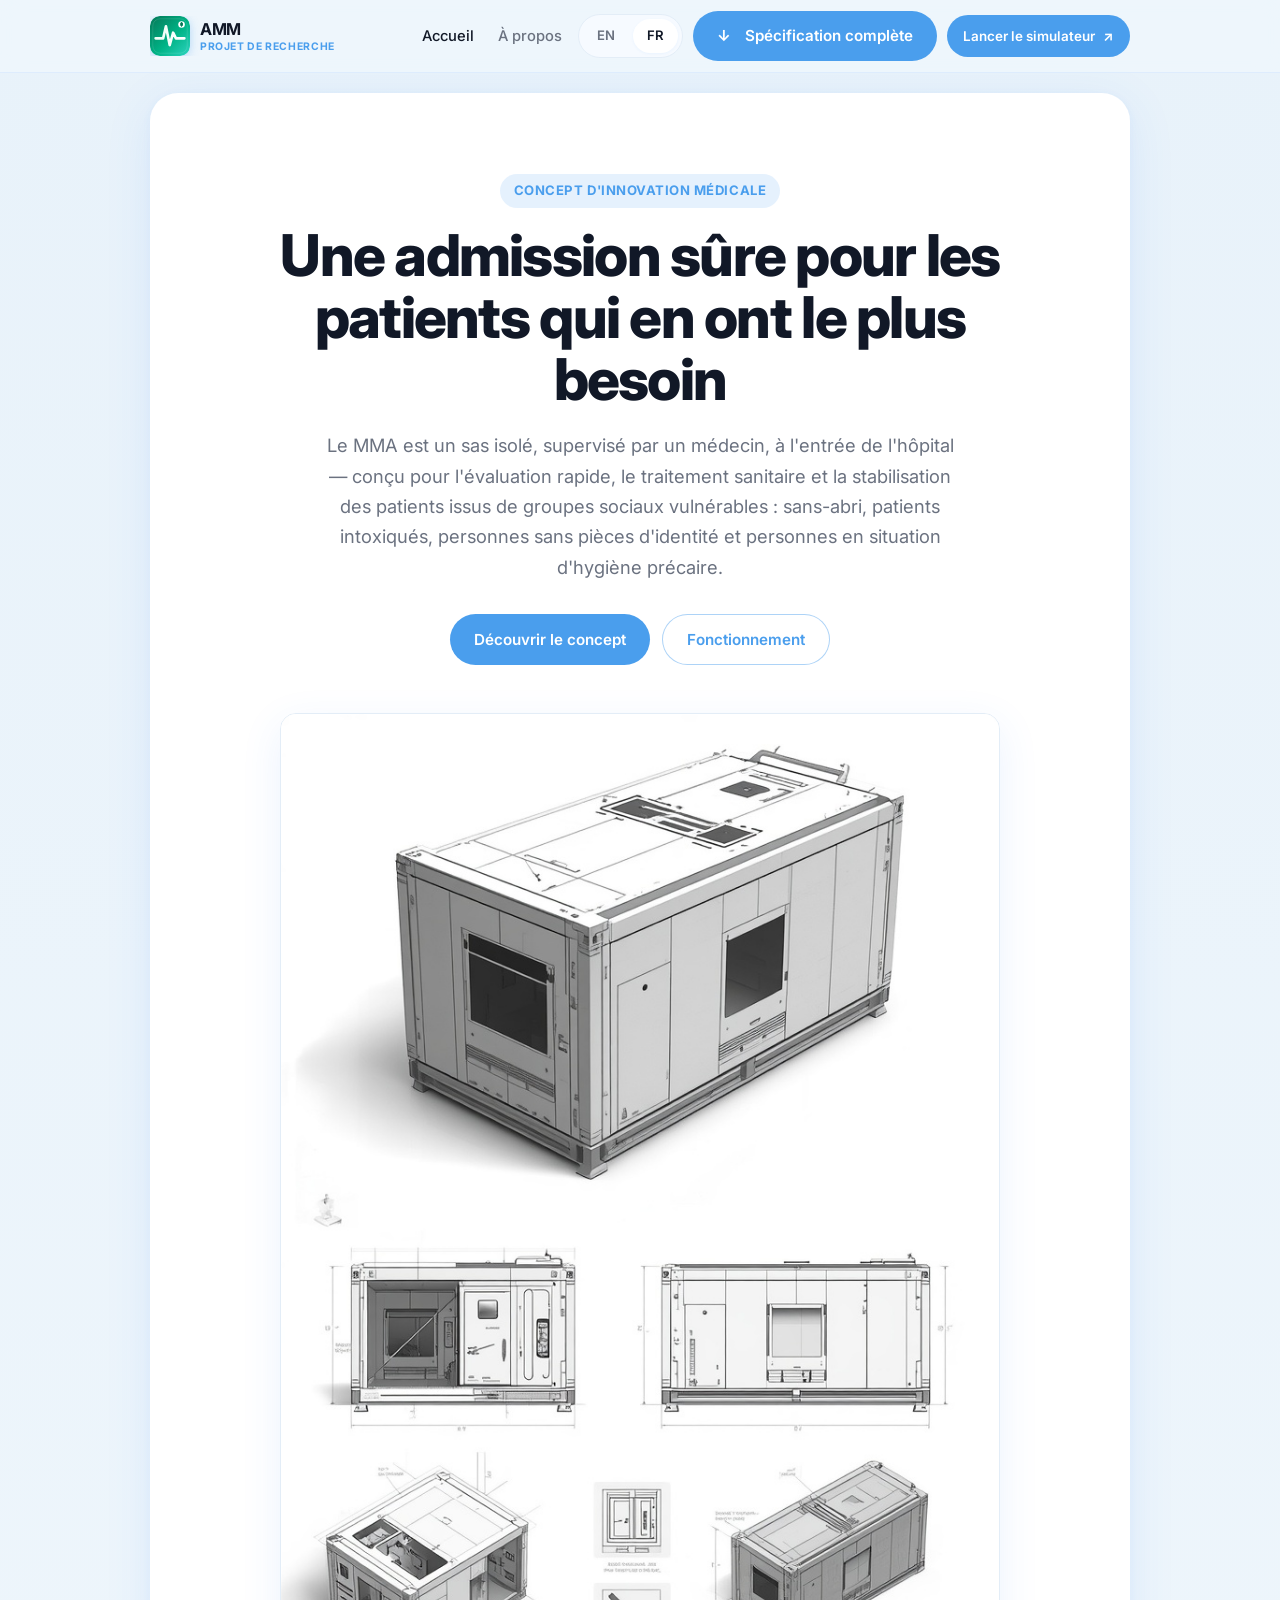
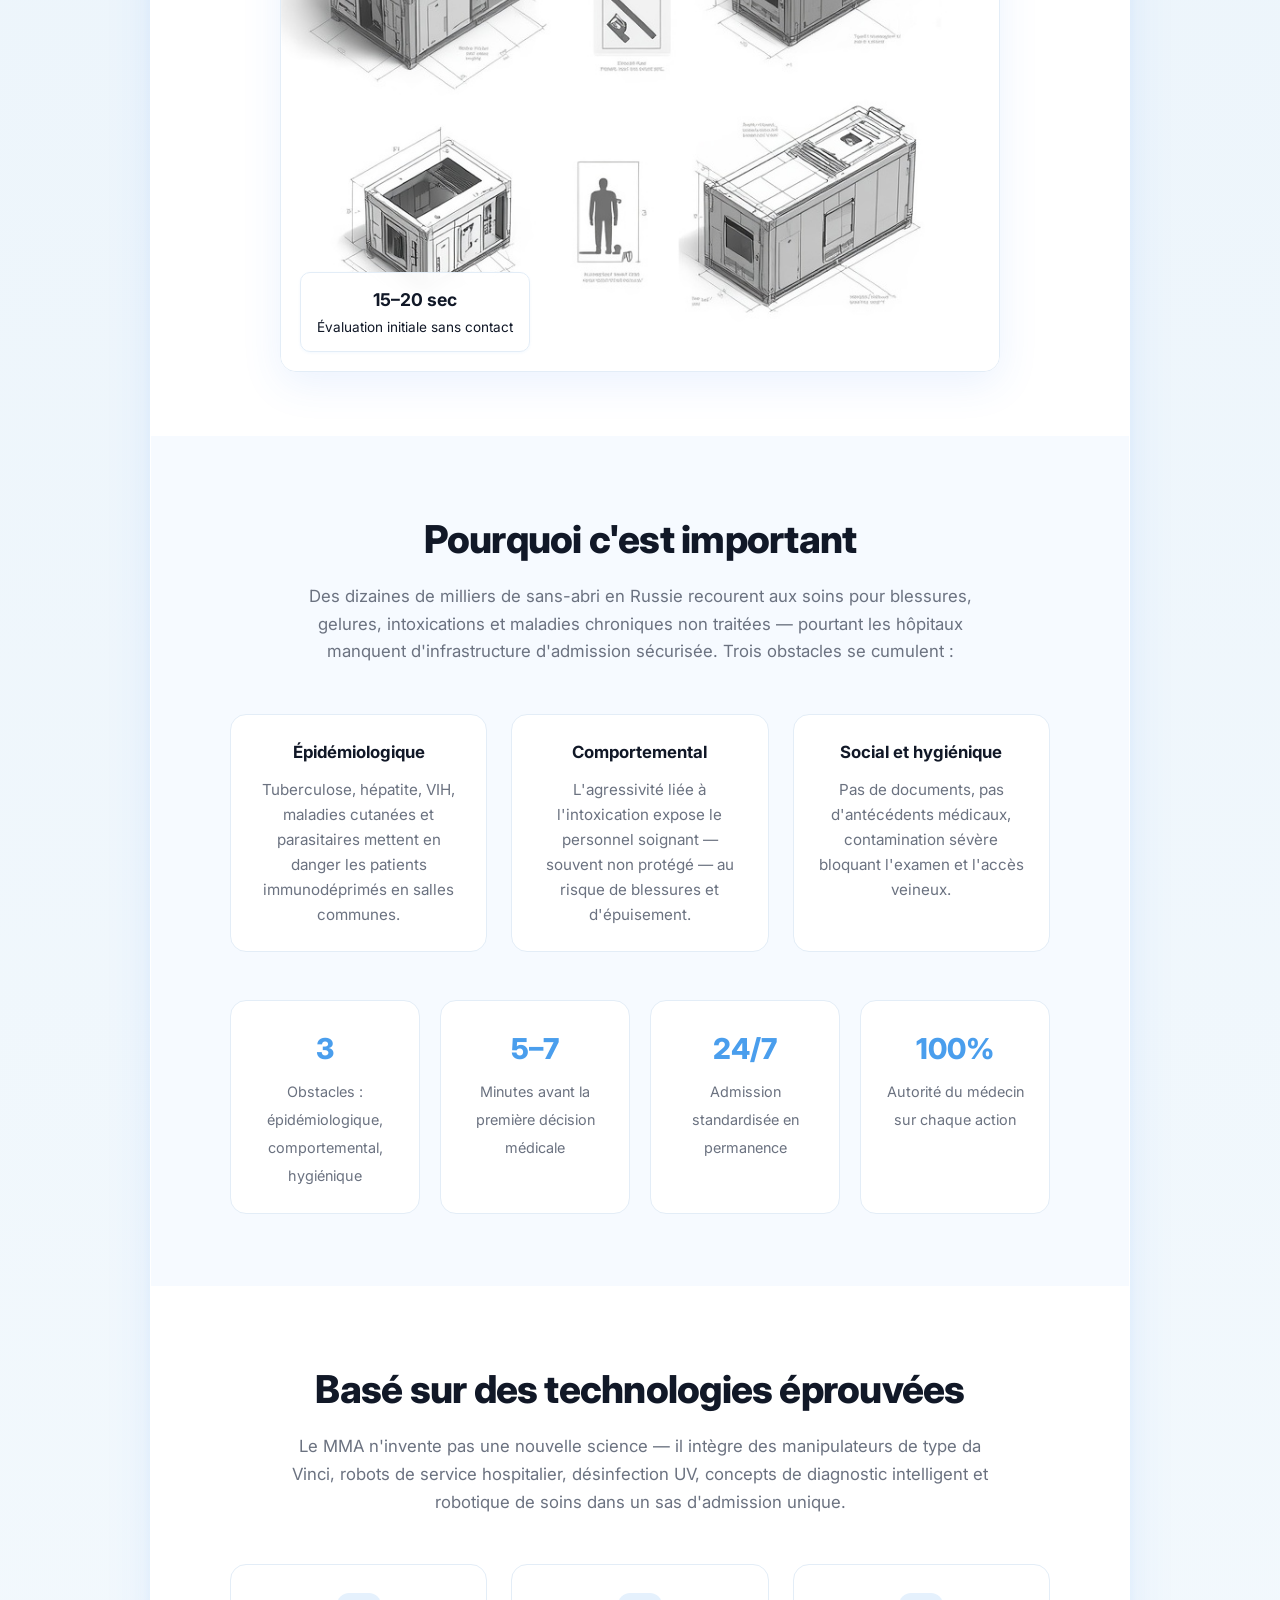
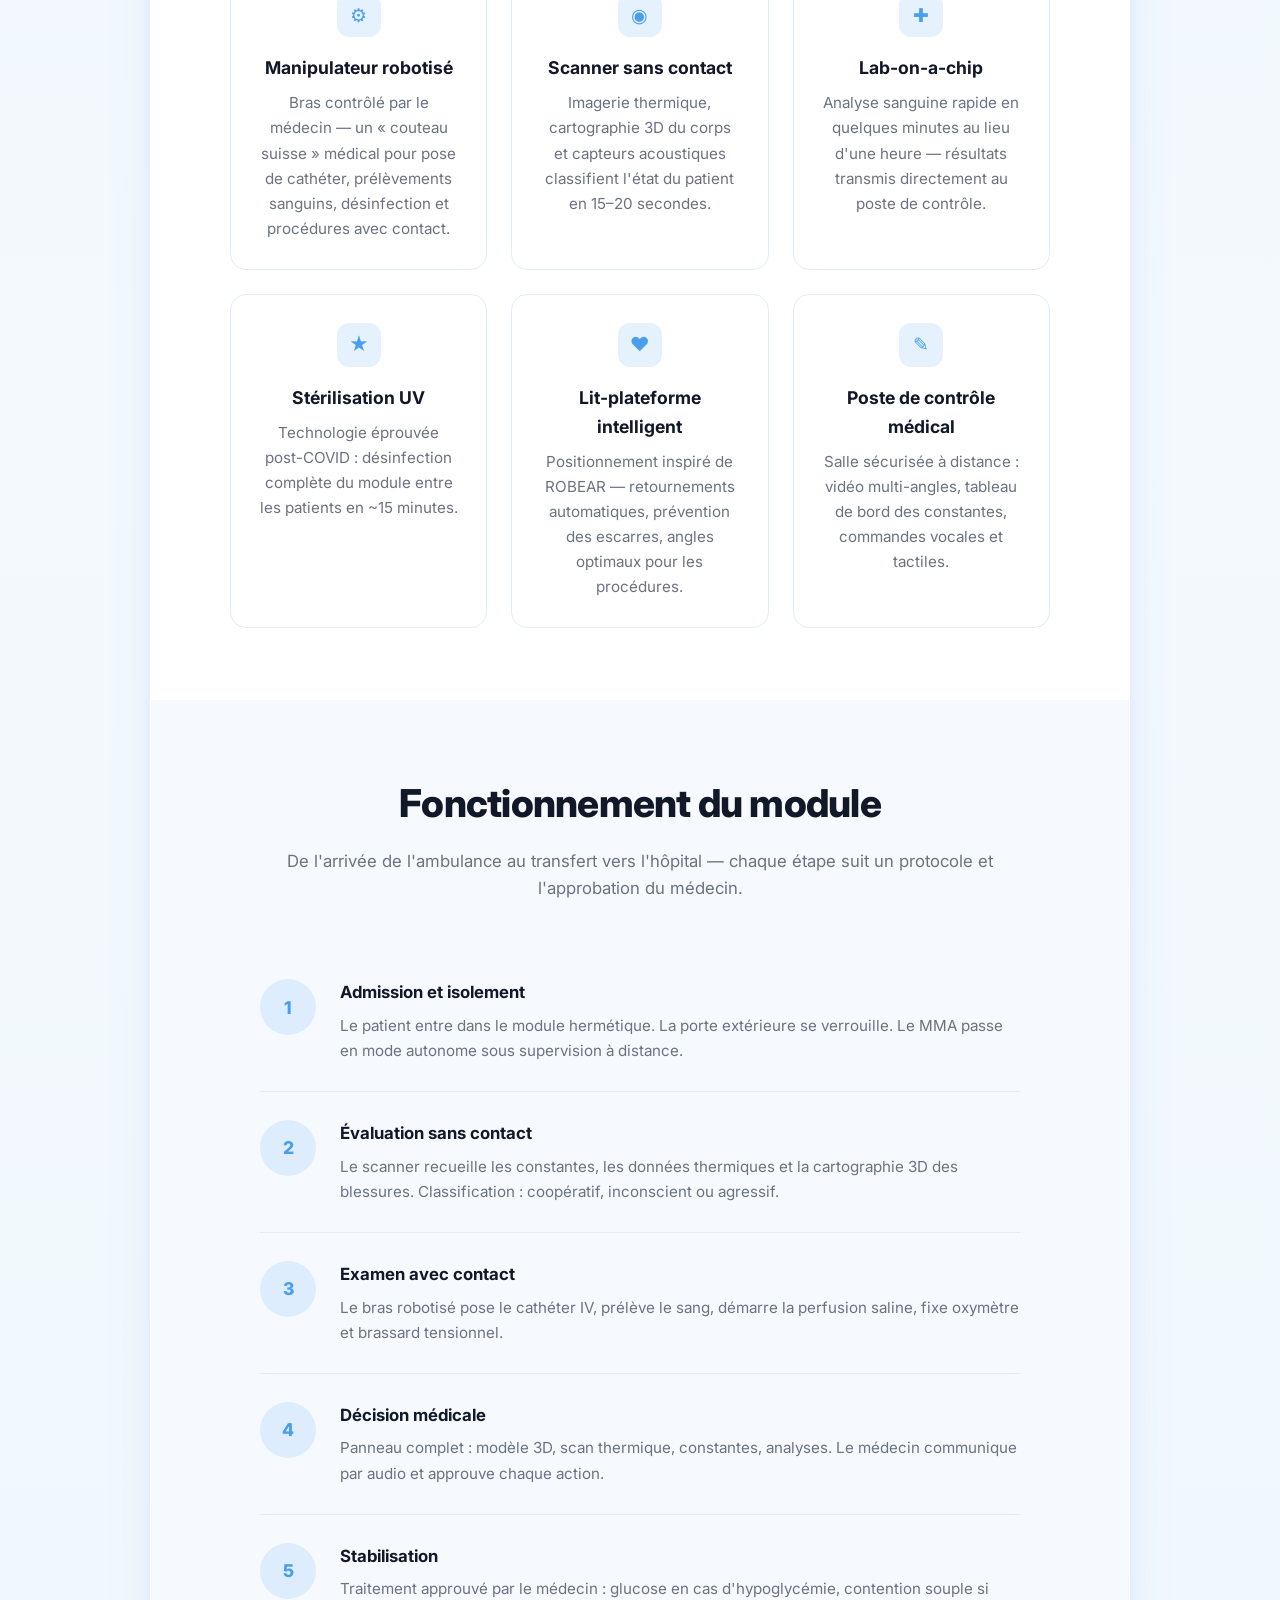
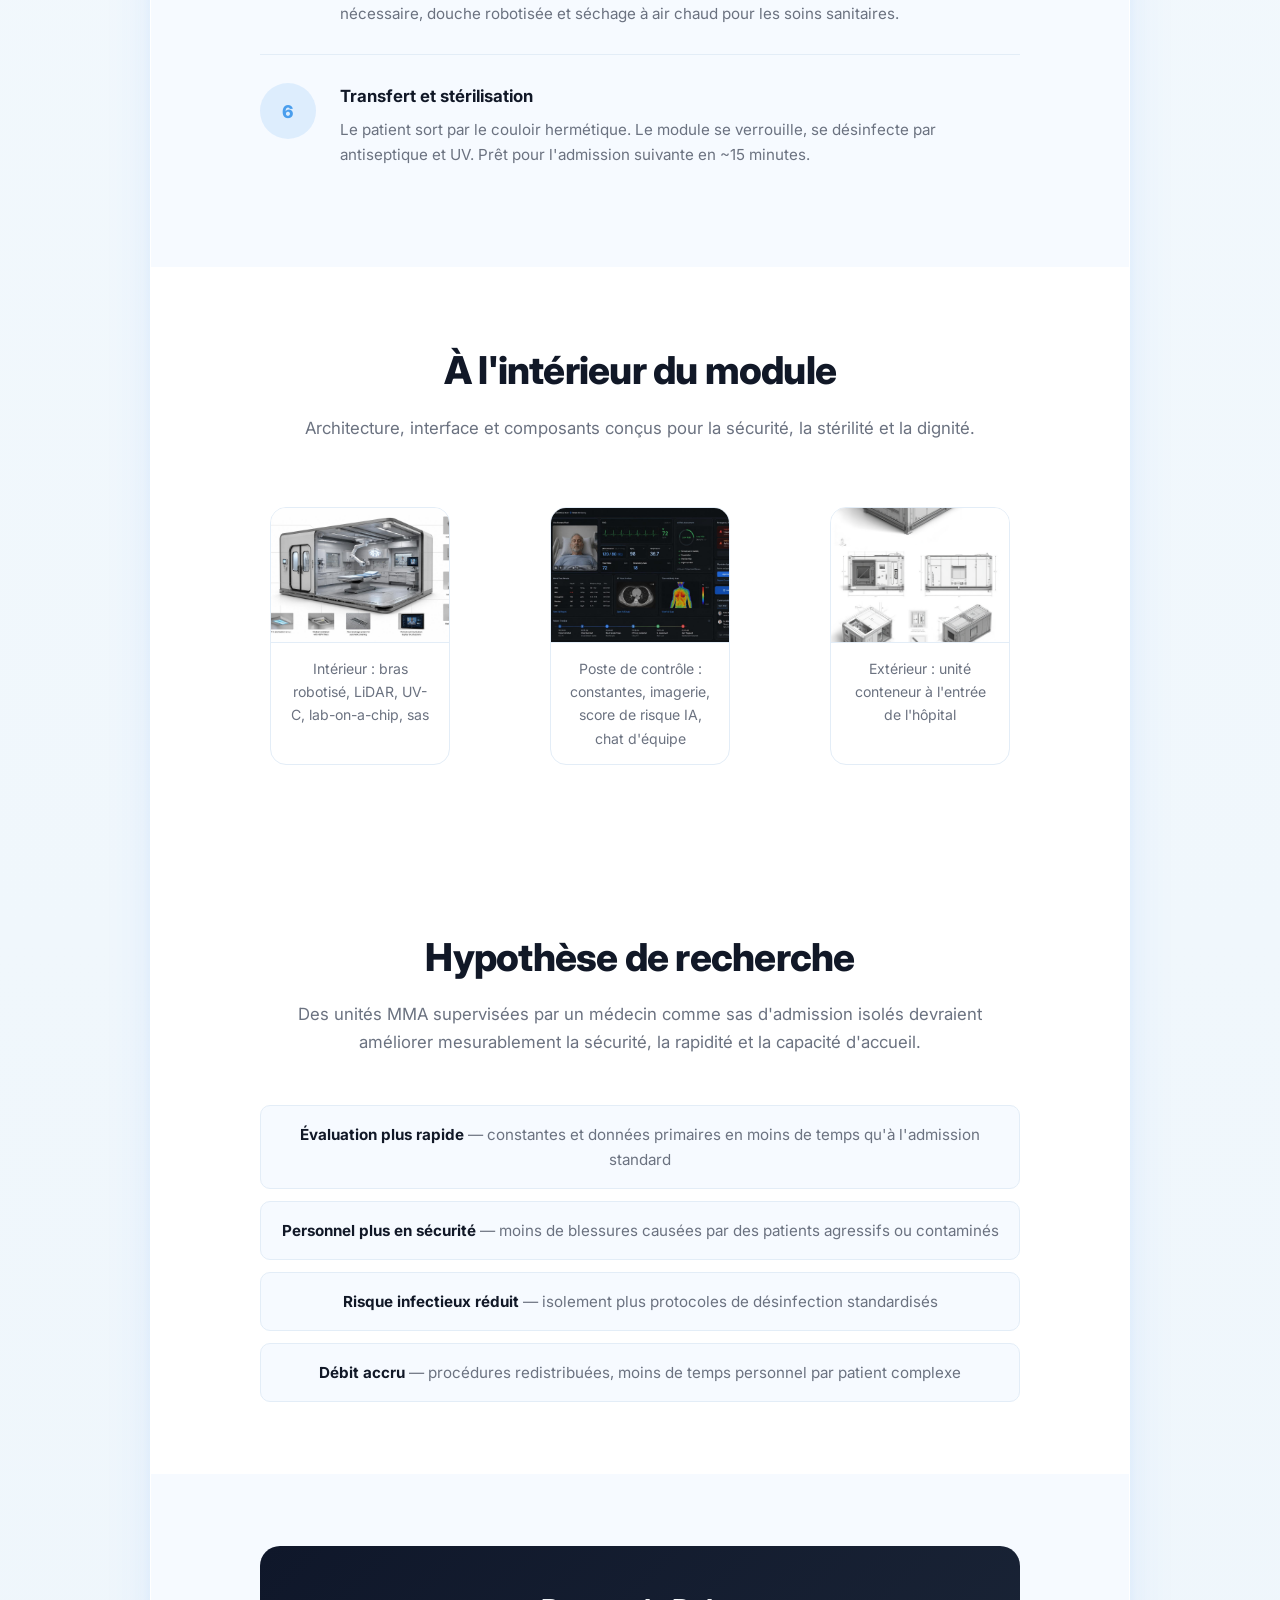
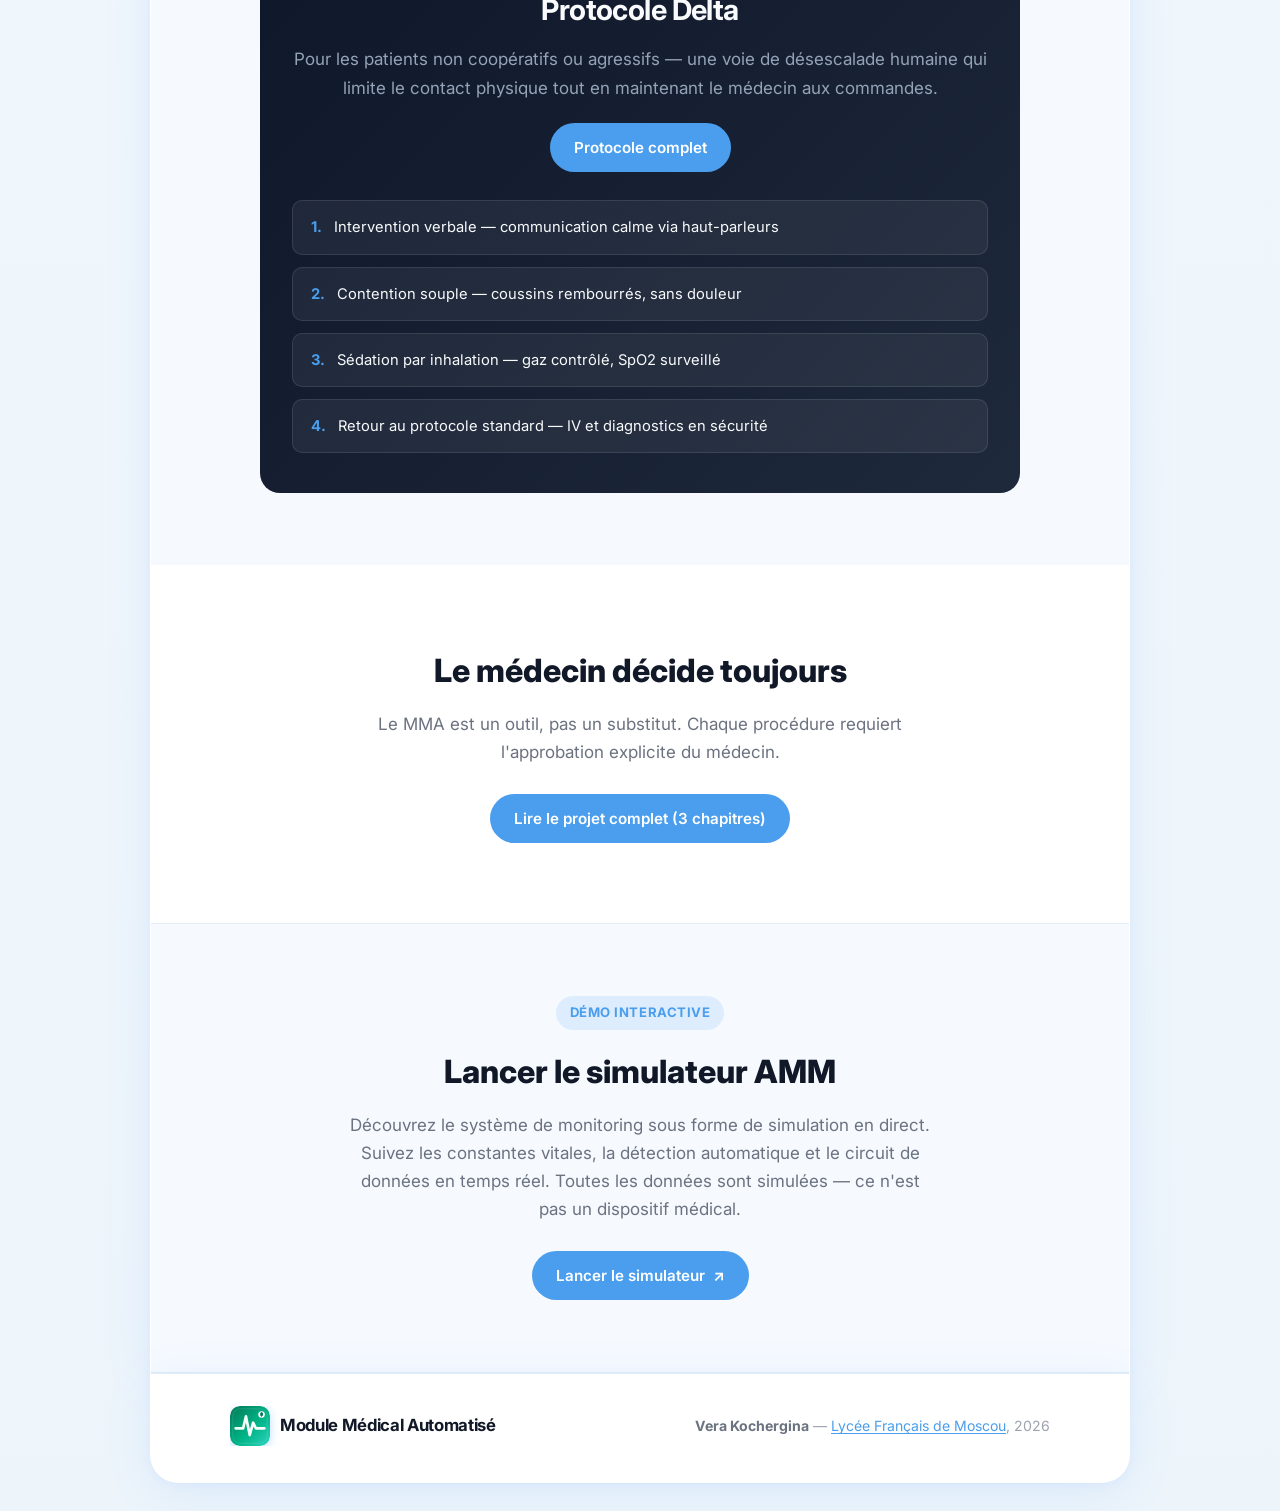
==== fr/index.html @ 75939971 "Initial commit: AMM Digital Health Project. Publish the AMM website, documentation, and digital syst" ====
<!DOCTYPE html>
<html lang="fr">
<head>
  <meta charset="UTF-8">
  <meta name="viewport" content="width=device-width, initial-scale=1.0">
  <meta name="description" content="Module Médical Automatisé (MMA) — sas sécurisé pour la prise en charge d'urgence des patients à risque social.">
  <title>MMA — Module Médical Automatisé</title>
  <link rel="icon" href="../assets/images/favicon-32x32.png" type="image/png">
  <link rel="preconnect" href="https://fonts.googleapis.com">
  <link rel="preconnect" href="https://fonts.gstatic.com" crossorigin>
  <link href="https://fonts.googleapis.com/css2?family=Inter:wght@400;500;600;700;800&display=swap" rel="stylesheet">
  <link rel="stylesheet" href="../assets/css/style.css">
</head>
<body>
  <header class="site-header">
    <div class="container header-inner">
      <a href="index.html" class="logo">
        <img src="../assets/images/logo.svg" alt="" class="logo-img" width="40" height="40">
        <span class="logo-text">
          <span class="logo-title">Module Médical Automatisé</span>
          <span class="logo-tagline">Projet de recherche</span>
        </span>
      </a>
      <nav class="nav-links">
        <a href="index.html" class="active">Accueil</a>
        <a href="about.html">À propos</a>
      </nav>
      <div class="header-actions">
        <div class="lang-switch">
          <a href="#" data-lang="en">EN</a>
          <a href="#" data-lang="fr">FR</a>
          <a href="#" data-lang="ru" class="lang-hidden">RU</a>
        </div>
        <a href="#" class="btn btn-primary btn-spec" data-spec-download>
          <span class="long-label">Spécification complète</span><span class="short-label">Spec</span>
        </a>
        <a href="http://127.0.0.1:5001/" data-simulator class="btn btn-primary btn-sim" target="_blank" rel="noopener noreferrer">
          <span class="sim-long">Lancer le simulateur</span><span class="sim-short">Simulateur</span>
        </a>
      </div>
      <button class="menu-toggle" aria-label="Menu">&#9776;</button>
    </div>
  </header>

  <main>
    <section class="hero">
      <div class="container hero-grid">
        <div>
          <span class="eyebrow">Concept d'innovation médicale</span>
          <h1>Une admission sûre pour les patients qui en ont le plus besoin</h1>
          <p class="hero-lead">
            Le MMA est un sas isolé, supervisé par un médecin, à l'entrée de l'hôpital — conçu pour l'évaluation rapide, le traitement sanitaire et la stabilisation des patients issus de groupes sociaux vulnérables : sans-abri, patients intoxiqués, personnes sans pièces d'identité et personnes en situation d'hygiène précaire.
          </p>
          <div class="hero-actions">
            <a href="about.html" class="btn btn-primary">Découvrir le concept</a>
            <a href="#fonctionnement" class="btn btn-secondary">Fonctionnement</a>
          </div>
        </div>
        <div class="hero-visual">
          <img src="../assets/images/exterior.jpg" alt="Vue extérieure du Module Médical Automatisé">
          <div class="hero-badge">
            <strong>15–20 sec</strong>
            Évaluation initiale sans contact
          </div>
        </div>
      </div>
    </section>

    <section class="section section-soft">
      <div class="container">
        <div class="section-header center">
          <h2>Pourquoi c'est important</h2>
          <p>Des dizaines de milliers de sans-abri en Russie recourent aux soins pour blessures, gelures, intoxications et maladies chroniques non traitées — pourtant les hôpitaux manquent d'infrastructure d'admission sécurisée. Trois obstacles se cumulent :</p>
        </div>
        <div class="barrier-grid">
          <article class="barrier-card">
            <h3>Épidémiologique</h3>
            <p>Tuberculose, hépatite, VIH, maladies cutanées et parasitaires mettent en danger les patients immunodéprimés en salles communes.</p>
          </article>
          <article class="barrier-card">
            <h3>Comportemental</h3>
            <p>L'agressivité liée à l'intoxication expose le personnel soignant — souvent non protégé — au risque de blessures et d'épuisement.</p>
          </article>
          <article class="barrier-card">
            <h3>Social et hygiénique</h3>
            <p>Pas de documents, pas d'antécédents médicaux, contamination sévère bloquant l'examen et l'accès veineux.</p>
          </article>
        </div>
        <div class="stats-row">
          <div class="stat-card">
            <strong>3</strong>
            <span>Obstacles : épidémiologique, comportemental, hygiénique</span>
          </div>
          <div class="stat-card">
            <strong>5–7</strong>
            <span>Minutes avant la première décision médicale</span>
          </div>
          <div class="stat-card">
            <strong>24/7</strong>
            <span>Admission standardisée en permanence</span>
          </div>
          <div class="stat-card">
            <strong>100%</strong>
            <span>Autorité du médecin sur chaque action</span>
          </div>
        </div>
      </div>
    </section>

    <section class="section">
      <div class="container">
        <div class="section-header">
          <h2>Basé sur des technologies éprouvées</h2>
          <p>Le MMA n'invente pas une nouvelle science — il intègre des manipulateurs de type da Vinci, robots de service hospitalier, désinfection UV, concepts de diagnostic intelligent et robotique de soins dans un sas d'admission unique.</p>
        </div>
        <div class="cards-grid">
          <article class="card">
            <div class="card-icon">&#9881;</div>
            <h3>Manipulateur robotisé</h3>
            <p>Bras contrôlé par le médecin — un « couteau suisse » médical pour pose de cathéter, prélèvements sanguins, désinfection et procédures avec contact.</p>
          </article>
          <article class="card">
            <div class="card-icon">&#9673;</div>
            <h3>Scanner sans contact</h3>
            <p>Imagerie thermique, cartographie 3D du corps et capteurs acoustiques classifient l'état du patient en 15–20 secondes.</p>
          </article>
          <article class="card">
            <div class="card-icon">&#10010;</div>
            <h3>Lab-on-a-chip</h3>
            <p>Analyse sanguine rapide en quelques minutes au lieu d'une heure — résultats transmis directement au poste de contrôle.</p>
          </article>
          <article class="card">
            <div class="card-icon">&#9733;</div>
            <h3>Stérilisation UV</h3>
            <p>Technologie éprouvée post-COVID : désinfection complète du module entre les patients en ~15 minutes.</p>
          </article>
          <article class="card">
            <div class="card-icon">&#9829;</div>
            <h3>Lit-plateforme intelligent</h3>
            <p>Positionnement inspiré de ROBEAR — retournements automatiques, prévention des escarres, angles optimaux pour les procédures.</p>
          </article>
          <article class="card">
            <div class="card-icon">&#9998;</div>
            <h3>Poste de contrôle médical</h3>
            <p>Salle sécurisée à distance : vidéo multi-angles, tableau de bord des constantes, commandes vocales et tactiles.</p>
          </article>
        </div>
      </div>
    </section>

    <section class="section section-soft" id="fonctionnement">
      <div class="container">
        <div class="section-header">
          <h2>Fonctionnement du module</h2>
          <p>De l'arrivée de l'ambulance au transfert vers l'hôpital — chaque étape suit un protocole et l'approbation du médecin.</p>
        </div>
        <div class="steps">
          <div class="step">
            <div class="step-num">1</div>
            <div>
              <h3>Admission et isolement</h3>
              <p>Le patient entre dans le module hermétique. La porte extérieure se verrouille. Le MMA passe en mode autonome sous supervision à distance.</p>
            </div>
          </div>
          <div class="step">
            <div class="step-num">2</div>
            <div>
              <h3>Évaluation sans contact</h3>
              <p>Le scanner recueille les constantes, les données thermiques et la cartographie 3D des blessures. Classification : coopératif, inconscient ou agressif.</p>
            </div>
          </div>
          <div class="step">
            <div class="step-num">3</div>
            <div>
              <h3>Examen avec contact</h3>
              <p>Le bras robotisé pose le cathéter IV, prélève le sang, démarre la perfusion saline, fixe oxymètre et brassard tensionnel.</p>
            </div>
          </div>
          <div class="step">
            <div class="step-num">4</div>
            <div>
              <h3>Décision médicale</h3>
              <p>Panneau complet : modèle 3D, scan thermique, constantes, analyses. Le médecin communique par audio et approuve chaque action.</p>
            </div>
          </div>
          <div class="step">
            <div class="step-num">5</div>
            <div>
              <h3>Stabilisation</h3>
              <p>Traitement approuvé par le médecin : glucose en cas d'hypoglycémie, contention souple si nécessaire, douche robotisée et séchage à air chaud pour les soins sanitaires.</p>
            </div>
          </div>
          <div class="step">
            <div class="step-num">6</div>
            <div>
              <h3>Transfert et stérilisation</h3>
              <p>Le patient sort par le couloir hermétique. Le module se verrouille, se désinfecte par antiseptique et UV. Prêt pour l'admission suivante en ~15 minutes.</p>
            </div>
          </div>
        </div>
      </div>
    </section>

    <section class="section">
      <div class="container">
        <div class="section-header center">
          <h2>À l'intérieur du module</h2>
          <p>Architecture, interface et composants conçus pour la sécurité, la stérilité et la dignité.</p>
        </div>
        <div class="gallery">
          <figure class="gallery-item">
            <img src="../assets/images/interior.jpg" alt="Coupe intérieure du module avec bras robotisé et capteurs">
            <figcaption class="gallery-caption">Intérieur : bras robotisé, LiDAR, UV-C, lab-on-a-chip, sas</figcaption>
          </figure>
          <figure class="gallery-item">
            <img src="../assets/images/interface.jpg" alt="Tableau de bord du poste de contrôle médical">
            <figcaption class="gallery-caption">Poste de contrôle : constantes, imagerie, score de risque IA, chat d'équipe</figcaption>
          </figure>
          <figure class="gallery-item">
            <img src="../assets/images/exterior.jpg" alt="Design extérieur du module">
            <figcaption class="gallery-caption">Extérieur : unité conteneur à l'entrée de l'hôpital</figcaption>
          </figure>
        </div>
      </div>
    </section>

    <section class="section">
      <div class="container">
        <div class="section-header center">
          <h2>Hypothèse de recherche</h2>
          <p>Des unités MMA supervisées par un médecin comme sas d'admission isolés devraient améliorer mesurablement la sécurité, la rapidité et la capacité d'accueil.</p>
        </div>
        <div class="hypothesis-list">
          <div class="hypothesis-item"><strong>Évaluation plus rapide</strong> — constantes et données primaires en moins de temps qu'à l'admission standard</div>
          <div class="hypothesis-item"><strong>Personnel plus en sécurité</strong> — moins de blessures causées par des patients agressifs ou contaminés</div>
          <div class="hypothesis-item"><strong>Risque infectieux réduit</strong> — isolement plus protocoles de désinfection standardisés</div>
          <div class="hypothesis-item"><strong>Débit accru</strong> — procédures redistribuées, moins de temps personnel par patient complexe</div>
        </div>
      </div>
    </section>

    <section class="section section-soft">
      <div class="container">
        <div class="delta-banner">
          <div>
            <h2>Protocole Delta</h2>
            <p>Pour les patients non coopératifs ou agressifs — une voie de désescalade humaine qui limite le contact physique tout en maintenant le médecin aux commandes.</p>
            <a href="about.html#delta" class="btn btn-primary">Protocole complet</a>
          </div>
          <div class="delta-stages">
            <div class="delta-stage"><strong>1.</strong> Intervention verbale — communication calme via haut-parleurs</div>
            <div class="delta-stage"><strong>2.</strong> Contention souple — coussins rembourrés, sans douleur</div>
            <div class="delta-stage"><strong>3.</strong> Sédation par inhalation — gaz contrôlé, SpO2 surveillé</div>
            <div class="delta-stage"><strong>4.</strong> Retour au protocole standard — IV et diagnostics en sécurité</div>
          </div>
        </div>
      </div>
    </section>

    <section class="cta-section">
      <div class="container">
        <h2>Le médecin décide toujours</h2>
        <p>Le MMA est un outil, pas un substitut. Chaque procédure requiert l'approbation explicite du médecin.</p>
        <a href="about.html" class="btn btn-primary">Lire le projet complet (3 chapitres)</a>
      </div>
    </section>
    <section class="simulator-cta">
      <div class="container">
        <span class="eyebrow">Démo interactive</span>
        <h2>Lancer le simulateur AMM</h2>
        <p>Découvrez le système de monitoring sous forme de simulation en direct. Suivez les constantes vitales, la détection automatique et le circuit de données en temps réel. Toutes les données sont simulées — ce n'est pas un dispositif médical.</p>
        <a href="http://127.0.0.1:5001/" data-simulator class="btn btn-primary btn-sim" target="_blank" rel="noopener noreferrer">Lancer le simulateur</a>
      </div>
    </section>
  </main>

  <footer class="site-footer">
    <div class="container footer-inner">
      <div class="logo">
        <img src="../assets/images/logo.svg" alt="" class="logo-img" width="40" height="40">
        <span>Module Médical Automatisé</span>
      </div>
      <div class="footer-meta">
        <strong>Vera Kochergina</strong> — <a href="https://www.lfmoscou.com/" target="_blank" rel="noopener">Lycée Français de Moscou</a>, 2026
      </div>
    </div>
  </footer>

  <script src="../assets/js/main.js"></script>
</body>
</html>
---- assets/css/style.css ----
/* AMM — clean, Robinhood-inspired layout */

:root {
  --bg: #ffffff;
  --bg-outer: #eef6fc;
  --bg-soft: #f6faff;
  --bg-muted: #e8f2fa;
  --text: #111827;
  --text-secondary: #6b7280;
  --text-muted: #9ca3af;
  --accent: #4a9eed;
  --accent-hover: #3589dc;
  --accent-soft: rgba(74, 158, 237, 0.14);
  --btn: var(--accent);
  --btn-hover: var(--accent-hover);
  --btn-soft: var(--accent-soft);
  --border: #e3edf7;
  --shadow: 0 1px 3px rgba(59, 130, 246, 0.06);
  --shadow-lg: 0 12px 40px rgba(59, 130, 246, 0.1);
  --page-shadow: 0 10px 48px rgba(59, 130, 246, 0.1), 0 2px 8px rgba(59, 130, 246, 0.05);
  --radius: 16px;
  --radius-sm: 10px;
  --max-width: 1120px;
  --page-width: 980px;
  --content-width: 820px;
  --nav-height: 72px;
  --font: "Inter", -apple-system, BlinkMacSystemFont, "Segoe UI", Roboto, sans-serif;
}

*,
*::before,
*::after {
  box-sizing: border-box;
}

html {
  scroll-behavior: smooth;
}

body {
  margin: 0;
  font-family: var(--font);
  font-size: 17px;
  line-height: 1.65;
  color: var(--text);
  background: linear-gradient(180deg, #e8f2fa 0%, #f3f9fd 45%, #edf5fb 100%);
  background-color: var(--bg-outer);
  min-height: 100vh;
  -webkit-font-smoothing: antialiased;
}

/* White content "page" on soft blue background */
main {
  width: min(calc(100% - 32px), var(--page-width));
  margin: 20px auto 0;
  background: var(--bg);
  border-radius: 28px 28px 0 0;
  box-shadow: var(--page-shadow);
  border: 1px solid rgba(255, 255, 255, 0.95);
  border-bottom: none;
  overflow: hidden;
}

main .container {
  width: min(100% - 48px, var(--content-width));
  margin-left: auto;
  margin-right: auto;
}

img {
  max-width: 100%;
  height: auto;
  display: block;
}

a {
  color: inherit;
  text-decoration: none;
}

.container {
  width: min(100% - 48px, var(--max-width));
  margin-left: auto;
  margin-right: auto;
}

/* Shared centered prose column */
.prose-width {
  max-width: 720px;
  margin-left: auto;
  margin-right: auto;
}

.section-narrow {
  max-width: 900px;
  margin-left: auto;
  margin-right: auto;
}

/* Header */

.site-header {
  position: sticky;
  top: 0;
  z-index: 100;
  min-height: var(--nav-height);
  background: rgba(238, 246, 252, 0.88);
  backdrop-filter: blur(12px);
  border-bottom: 1px solid rgba(191, 219, 254, 0.35);
}

.site-header .container {
  width: min(calc(100% - 32px), var(--page-width));
}

.header-inner {
  position: relative;
  min-height: var(--nav-height);
  display: grid;
  grid-template-columns: minmax(0, 1fr) auto auto;
  align-items: center;
  gap: 12px 16px;
  padding: 8px 0;
}

.logo {
  display: flex;
  align-items: center;
  gap: 10px;
  font-weight: 700;
  font-size: 1.05rem;
  letter-spacing: -0.02em;
  min-width: 0;
  overflow: hidden;
}

.logo-text {
  display: flex;
  flex-direction: column;
  gap: 2px;
  min-width: 0;
  overflow: hidden;
}

.logo-title {
  font-weight: 700;
  font-size: 1.02rem;
  line-height: 1.15;
  letter-spacing: -0.02em;
  white-space: nowrap;
  position: relative;
  color: transparent;
}

.logo-title::before {
  content: "AMM";
  position: absolute;
  inset: 0 auto auto 0;
  color: var(--text);
}

.logo-tagline {
  font-size: 0.65rem;
  font-weight: 700;
  letter-spacing: 0.06em;
  text-transform: uppercase;
  color: var(--accent);
  line-height: 1.1;
  white-space: nowrap;
  overflow: hidden;
  text-overflow: ellipsis;
}

.logo-img {
  width: 40px;
  height: 40px;
  border-radius: 10px;
  object-fit: cover;
  flex-shrink: 0;
  border: none;
  box-shadow: 0 2px 10px rgba(74, 158, 237, 0.35);
}

.logo-mark {
  width: 32px;
  height: 32px;
  border-radius: 8px;
  background: linear-gradient(135deg, var(--accent), #6bb3f5);
  display: grid;
  place-items: center;
  color: #fff;
  font-size: 0.75rem;
  font-weight: 800;
}

.nav-links {
  display: flex;
  align-items: center;
  gap: 24px;
  flex-shrink: 0;
  white-space: nowrap;
}

.nav-links a {
  font-size: 0.92rem;
  font-weight: 500;
  color: var(--text-secondary);
  transition: color 0.2s;
}

.nav-links a:hover,
.nav-links a.active {
  color: var(--text);
}

.header-actions {
  display: flex;
  align-items: center;
  gap: 10px;
  flex-shrink: 0;
  justify-self: end;
}

.btn-spec {
  white-space: nowrap;
  padding: 10px 16px;
  font-size: 0.84rem;
}

.btn-spec::before {
  content: "↓";
  margin-right: 6px;
  font-weight: 700;
}

.btn-spec .short-label {
  display: none;
}

/* Simulator button in the top navigation — matches the spec button sizing */
.header-actions .btn-sim {
  white-space: nowrap;
  padding: 10px 16px;
  font-size: 0.84rem;
}
.header-actions .btn-sim .sim-long { display: inline; }
.header-actions .btn-sim .sim-short { display: none; }

.lang-switch {
  display: flex;
  align-items: center;
  gap: 4px;
  padding: 4px;
  background: var(--bg-soft);
  border-radius: 999px;
  border: 1px solid var(--border);
}

.lang-switch a,
.lang-switch span {
  padding: 6px 14px;
  border-radius: 999px;
  font-size: 0.82rem;
  font-weight: 600;
  color: var(--text-secondary);
  transition: all 0.2s;
}

.lang-switch a:hover {
  color: var(--text);
}

.lang-switch a.active {
  background: var(--bg);
  color: var(--text);
  box-shadow: var(--shadow);
}

.lang-switch .lang-hidden {
  display: none;
}

.lang-switch.ru-unlocked .lang-hidden {
  display: inline-block;
}

.btn {
  display: inline-flex;
  align-items: center;
  justify-content: center;
  gap: 8px;
  padding: 12px 24px;
  border-radius: 999px;
  font-size: 0.95rem;
  font-weight: 600;
  border: none;
  cursor: pointer;
  transition: all 0.2s;
}

.btn-primary {
  background: var(--accent);
  color: #fff;
}

.btn-primary:hover {
  background: var(--accent-hover);
  transform: translateY(-1px);
}

.btn-secondary {
  background: var(--bg);
  color: var(--accent);
  border: 1px solid rgba(74, 158, 237, 0.45);
}

.btn-secondary:hover {
  background: var(--accent-soft);
  border-color: var(--accent);
}

/* Hero */

.hero {
  padding: 80px 0 64px;
}

.hero-grid {
  display: grid;
  grid-template-columns: 1fr;
  gap: 48px;
  align-items: center;
  justify-items: center;
  text-align: center;
  max-width: 820px;
  margin-left: auto;
  margin-right: auto;
}

.eyebrow {
  display: inline-block;
  margin-bottom: 16px;
  padding: 6px 14px;
  border-radius: 999px;
  background: var(--accent-soft);
  color: var(--accent);
  font-size: 0.82rem;
  font-weight: 700;
  letter-spacing: 0.04em;
  text-transform: uppercase;
}

.hero h1 {
  margin: 0 0 20px;
  font-size: clamp(2.4rem, 5vw, 3.6rem);
  line-height: 1.08;
  letter-spacing: -0.03em;
  font-weight: 800;
}

.hero-lead {
  margin: 0 auto 32px;
  font-size: 1.15rem;
  color: var(--text-secondary);
  max-width: 640px;
}

.hero-actions {
  display: flex;
  flex-wrap: wrap;
  gap: 12px;
  justify-content: center;
}

.hero-visual {
  position: relative;
  width: 100%;
  max-width: 720px;
}

.hero-visual img {
  border-radius: var(--radius);
  box-shadow: var(--shadow-lg);
  border: 1px solid var(--border);
  cursor: zoom-in;
  transition: transform 0.2s, box-shadow 0.2s;
}

.hero-visual img:hover {
  transform: scale(1.01);
  box-shadow: var(--shadow-lg);
}

.hero-badge {
  position: absolute;
  bottom: 20px;
  left: 20px;
  padding: 12px 16px;
  background: rgba(255, 255, 255, 0.95);
  backdrop-filter: blur(8px);
  border-radius: var(--radius-sm);
  border: 1px solid var(--border);
  box-shadow: var(--shadow);
  font-size: 0.85rem;
}

.hero-badge strong {
  display: block;
  font-size: 1.1rem;
  margin-bottom: 2px;
}

/* Sections */

.section {
  padding: 72px 0;
}

.section-soft {
  background: var(--bg-soft);
}

.section-header {
  max-width: 720px;
  margin: 0 auto 48px;
  text-align: center;
}

.section-header.center {
  margin-left: auto;
  margin-right: auto;
  text-align: center;
}

.section-header h2 {
  margin: 0 0 12px;
  font-size: clamp(1.8rem, 3vw, 2.4rem);
  letter-spacing: -0.02em;
  font-weight: 800;
}

.section-header p {
  margin: 0;
  color: var(--text-secondary);
  font-size: 1.05rem;
}

/* Stats */

.stats-row {
  display: grid;
  grid-template-columns: repeat(4, 1fr);
  gap: 20px;
  margin-top: 48px;
}

.stat-card {
  padding: 24px;
  background: var(--bg);
  border: 1px solid var(--border);
  border-radius: var(--radius);
  text-align: center;
}

.stat-card strong {
  display: block;
  font-size: 1.8rem;
  font-weight: 800;
  color: var(--accent);
  margin-bottom: 4px;
}

.stat-card span {
  font-size: 0.9rem;
  color: var(--text-secondary);
}

/* Feature cards */

.cards-grid {
  display: grid;
  grid-template-columns: repeat(3, 1fr);
  gap: 24px;
}

.card {
  padding: 28px;
  background: var(--bg);
  border: 1px solid var(--border);
  border-radius: var(--radius);
  transition: box-shadow 0.2s, transform 0.2s;
}

.section-soft .card {
  background: var(--bg);
}

.card:hover {
  box-shadow: var(--shadow-lg);
  transform: translateY(-2px);
}

.card h3 {
  margin: 0 0 8px;
  font-size: 1.1rem;
  font-weight: 700;
  text-align: center;
}

.card p {
  margin: 0;
  color: var(--text-secondary);
  font-size: 0.95rem;
  text-align: center;
}

.card-icon {
  width: 44px;
  height: 44px;
  border-radius: 12px;
  background: var(--accent-soft);
  color: var(--accent);
  display: grid;
  place-items: center;
  font-size: 1.2rem;
  margin: 0 auto 16px;
}

/* Steps */

.steps {
  display: grid;
  gap: 0;
  counter-reset: step;
  max-width: 760px;
  margin-left: auto;
  margin-right: auto;
}

.step {
  display: grid;
  grid-template-columns: 56px 1fr;
  gap: 24px;
  padding: 28px 0;
  border-bottom: 1px solid var(--border);
  text-align: left;
}

.step:last-child {
  border-bottom: none;
}

.step-num {
  width: 56px;
  height: 56px;
  border-radius: 50%;
  background: var(--accent-soft);
  color: var(--accent);
  display: grid;
  place-items: center;
  font-weight: 800;
  font-size: 1.1rem;
  flex-shrink: 0;
}

.step h3 {
  margin: 0 0 6px;
  font-size: 1.05rem;
}

.step p {
  margin: 0;
  color: var(--text-secondary);
  font-size: 0.95rem;
}

/* Gallery */

.gallery {
  display: grid;
  grid-template-columns: repeat(3, 1fr);
  gap: 20px;
}

.gallery-item {
  border-radius: var(--radius);
  overflow: hidden;
  border: 1px solid var(--border);
  background: var(--bg);
}

.gallery-item img {
  aspect-ratio: 4/3;
  object-fit: cover;
  width: 100%;
  cursor: zoom-in;
  transition: transform 0.2s;
}

.gallery-item:hover img {
  transform: scale(1.03);
}

.gallery-caption {
  padding: 14px 16px;
  font-size: 0.88rem;
  color: var(--text-secondary);
  border-top: 1px solid var(--border);
  text-align: center;
}

/* Delta highlight */

.delta-banner {
  display: grid;
  grid-template-columns: 1fr;
  gap: 28px;
  align-items: center;
  justify-items: center;
  text-align: center;
  padding: 40px 32px;
  max-width: 760px;
  margin-left: auto;
  margin-right: auto;
  background: linear-gradient(135deg, #0f172a 0%, #1e293b 100%);
  border-radius: calc(var(--radius) + 4px);
  color: #f8fafc;
}

.delta-banner h2 {
  margin: 0 0 12px;
  font-size: 1.8rem;
  letter-spacing: -0.02em;
}

.delta-banner p {
  margin: 0 0 20px;
  color: #94a3b8;
  line-height: 1.7;
}

.delta-stages {
  display: grid;
  gap: 12px;
  width: 100%;
  text-align: left;
}

.delta-stage {
  padding: 14px 18px;
  background: rgba(255, 255, 255, 0.06);
  border: 1px solid rgba(255, 255, 255, 0.1);
  border-radius: var(--radius-sm);
  font-size: 0.92rem;
}

.delta-stage strong {
  color: var(--accent);
  margin-right: 8px;
}

/* About page */

.page-hero {
  padding: 64px 0 48px;
  background: var(--bg-soft);
  border-bottom: 1px solid var(--border);
  text-align: center;
}

.page-hero .container {
  max-width: 800px;
}

.page-hero h1 {
  margin: 0 auto 12px;
  font-size: clamp(2rem, 4vw, 2.8rem);
  letter-spacing: -0.02em;
  font-weight: 800;
  max-width: 720px;
}

.page-hero p {
  margin: 0 auto;
  max-width: 640px;
  color: var(--text-secondary);
  font-size: 1.1rem;
}

.content-block {
  padding: 48px 0;
  border-bottom: 1px solid var(--border);
  max-width: 900px;
  margin-left: auto;
  margin-right: auto;
}

.content-block h2,
.content-block > .chapter-tag {
  text-align: center;
  display: block;
}

.content-block > p,
.content-block > ul,
.content-block > .hypothesis-list,
.content-block > .barrier-grid,
.content-block > .cards-grid,
.content-block > .steps,
.content-block > .two-col {
  max-width: 760px;
  margin-left: auto;
  margin-right: auto;
}

.content-block > p + .btn,
.content-block > p:has(.btn) {
  text-align: center;
}

.content-block h3 {
  margin: 24px auto 8px;
  font-size: 1.1rem;
  font-weight: 700;
  max-width: 760px;
}

.content-block p,
.content-block li {
  color: var(--text-secondary);
}

.content-block ul,
.content-block ol {
  padding-left: 20px;
}

.content-block .refs {
  max-width: 760px;
  margin-left: auto;
  margin-right: auto;
  text-align: left;
}

.two-col {
  display: grid;
  grid-template-columns: 1fr 1fr;
  gap: 40px;
  align-items: center;
  max-width: 960px;
  margin-left: auto;
  margin-right: auto;
}

.two-col > div {
  text-align: left;
}

.content-image {
  border-radius: var(--radius);
  border: 1px solid var(--border);
  box-shadow: var(--shadow);
  cursor: zoom-in;
  transition: transform 0.2s, box-shadow 0.2s;
}

.content-image:hover {
  transform: scale(1.01);
  box-shadow: var(--shadow-lg);
}

/* Lightbox */

.lightbox {
  position: fixed;
  inset: 0;
  z-index: 1000;
  display: flex;
  align-items: center;
  justify-content: center;
  padding: 24px;
  background: rgba(15, 23, 42, 0.88);
  backdrop-filter: blur(6px);
  opacity: 0;
  visibility: hidden;
  transition: opacity 0.25s, visibility 0.25s;
}

.lightbox.open {
  opacity: 1;
  visibility: visible;
}

.lightbox-inner {
  position: relative;
  max-width: min(96vw, 1200px);
  max-height: 92vh;
  display: flex;
  flex-direction: column;
  align-items: center;
  gap: 12px;
}

.lightbox-inner img {
  max-width: 100%;
  max-height: calc(92vh - 48px);
  width: auto;
  height: auto;
  object-fit: contain;
  border-radius: var(--radius-sm);
  box-shadow: 0 24px 64px rgba(0, 0, 0, 0.4);
}

.lightbox-caption {
  color: #e2e8f0;
  font-size: 0.92rem;
  text-align: center;
  max-width: 640px;
  line-height: 1.5;
}

.lightbox-close {
  position: fixed;
  top: 20px;
  right: 20px;
  width: 44px;
  height: 44px;
  border: none;
  border-radius: 50%;
  background: rgba(255, 255, 255, 0.12);
  color: #fff;
  font-size: 1.6rem;
  line-height: 1;
  cursor: pointer;
  transition: background 0.2s;
}

.lightbox-close:hover {
  background: rgba(255, 255, 255, 0.22);
}

body.lightbox-open {
  overflow: hidden;
}

/* CTA */

.cta-section {
  padding: 80px 0;
  text-align: center;
}

.cta-section h2 {
  margin: 0 auto 12px;
  font-size: 2rem;
  font-weight: 800;
  max-width: 640px;
}

.cta-section p {
  margin: 0 auto 28px;
  color: var(--text-secondary);
  max-width: 560px;
}

/* Public "Launch Simulator" CTA — matches the site's visual language */
.simulator-cta {
  padding: 72px 0;
  text-align: center;
  background: var(--bg-soft);
  border-top: 1px solid var(--border);
  border-bottom: 1px solid var(--border);
}
.simulator-cta h2 {
  margin: 0 auto 12px;
  font-size: 2rem;
  font-weight: 800;
  max-width: 640px;
}
.simulator-cta p {
  margin: 0 auto 28px;
  color: var(--text-secondary);
  max-width: 580px;
}
.btn-sim::after {
  content: " \2197";
  font-weight: 700;
}

/* Footer — bottom of the white "page" */

.site-footer {
  width: min(calc(100% - 32px), var(--page-width));
  margin: 0 auto 28px;
  padding: 32px 0 36px;
  background: var(--bg);
  border: 1px solid rgba(255, 255, 255, 0.95);
  border-top: 1px solid var(--border);
  border-radius: 0 0 28px 28px;
  box-shadow: var(--page-shadow);
}

.site-footer .container {
  width: min(100% - 48px, var(--content-width));
}

.footer-inner {
  display: flex;
  justify-content: space-between;
  align-items: center;
  gap: 24px;
  flex-wrap: wrap;
}

.footer-meta {
  font-size: 0.88rem;
  color: var(--text-muted);
}

.footer-meta strong {
  color: var(--text-secondary);
}

.footer-meta a {
  color: var(--accent);
  text-decoration: underline;
  text-underline-offset: 2px;
}

.footer-meta a:hover {
  color: var(--accent-hover);
}

/* Mobile menu toggle (hidden on desktop) */

.menu-toggle {
  display: none;
  background: none;
  border: none;
  padding: 8px;
  cursor: pointer;
  color: var(--text);
  flex-shrink: 0;
  line-height: 1;
  font-size: 1.35rem;
}

/* Header — intermediate widths */

@media (max-width: 1200px) {
  .logo-tagline {
    display: none;
  }

  .nav-links {
    gap: 18px;
  }

  .lang-switch a,
  .lang-switch span {
    padding: 6px 11px;
  }
}

@media (max-width: 1080px) {
  .btn-spec span.long-label {
    display: none;
  }

  .btn-spec .short-label {
    display: inline;
  }

  .header-actions .btn-sim .sim-long {
    display: none;
  }

  .header-actions .btn-sim .sim-short {
    display: inline;
  }

  .logo-title,
  .logo-title::before {
    font-size: 0.94rem;
  }
}

@media (max-width: 1100px) {
  .header-inner {
    grid-template-columns: minmax(0, 1fr) auto auto;
  }

  .nav-links {
    display: none;
  }

  .menu-toggle {
    display: block;
    justify-self: end;
  }

  .nav-links.open {
    display: flex;
    flex-direction: column;
    align-items: stretch;
    position: absolute;
    top: calc(100% + 1px);
    left: 0;
    right: 0;
    z-index: 10;
    background: rgba(255, 255, 255, 0.98);
    padding: 16px 20px;
    border-bottom: 1px solid var(--border);
    border-radius: 0 0 16px 16px;
    box-shadow: var(--shadow-lg);
    gap: 4px;
  }

  .nav-links.open a {
    padding: 10px 12px;
    border-radius: var(--radius-sm);
  }

  .nav-links.open a:hover,
  .nav-links.open a.active {
    background: var(--bg-soft);
  }
}

/* Responsive */

.content-block:last-child {
  border-bottom: none;
}

.content-block h2 {
  margin: 0 auto 16px;
  font-size: 1.5rem;
  font-weight: 800;
  letter-spacing: -0.01em;
  max-width: 760px;
}

.chapter-tag {
  display: inline-block;
  font-size: 0.75rem;
  font-weight: 700;
  text-transform: uppercase;
  letter-spacing: 0.06em;
  color: var(--accent);
  margin-bottom: 8px;
}

.card .card-note {
  margin-top: 12px;
  padding-top: 12px;
  border-top: 1px solid var(--border);
  font-size: 0.85rem;
  text-align: center;
}

.card .pros {
  color: var(--accent);
}

.card .cons {
  color: var(--text-muted);
}

.barrier-grid {
  display: grid;
  grid-template-columns: repeat(3, 1fr);
  gap: 24px;
}

.barrier-card {
  padding: 24px;
  background: var(--bg);
  border: 1px solid var(--border);
  border-radius: var(--radius);
}

.barrier-card h3 {
  margin: 0 0 10px;
  font-size: 1.05rem;
  text-align: center;
}

.barrier-card p {
  margin: 0;
  color: var(--text-secondary);
  font-size: 0.95rem;
  text-align: center;
}

.refs {
  list-style: none;
  padding: 0;
  margin: 0;
}

.refs li {
  margin-bottom: 14px;
  font-size: 0.92rem;
  color: var(--text-secondary);
}

.refs a {
  color: var(--accent);
  word-break: break-word;
}

.hypothesis-list {
  display: grid;
  gap: 12px;
  max-width: 760px;
  margin-left: auto;
  margin-right: auto;
}

.hypothesis-item {
  padding: 16px 20px;
  background: var(--bg-soft);
  border: 1px solid var(--border);
  border-radius: var(--radius-sm);
  font-size: 0.95rem;
  color: var(--text-secondary);
  text-align: center;
}

.hypothesis-item strong {
  color: var(--text);
}

@media (max-width: 960px) {
  .hero-grid,
  .delta-banner,
  .two-col,
  .cards-grid,
  .gallery,
  .stats-row,
  .barrier-grid {
    grid-template-columns: 1fr;
  }

  .hero {
    padding-top: 48px;
  }

  .stats-row {
    grid-template-columns: repeat(2, 1fr);
  }

  main {
    width: min(calc(100% - 16px), var(--page-width));
    margin-top: 12px;
    border-radius: 20px 20px 0 0;
  }

  .site-footer {
    width: min(calc(100% - 16px), var(--page-width));
    border-radius: 0 0 20px 20px;
    margin-bottom: 16px;
  }
}

@media (max-width: 560px) {
  .stats-row {
    grid-template-columns: 1fr;
  }

  .header-actions .btn-secondary {
    display: none;
  }

  .site-header .container {
    width: min(calc(100% - 16px), var(--page-width));
  }

  .header-inner {
    gap: 8px 10px;
  }

  .logo-img {
    width: 34px;
    height: 34px;
  }

  .logo-title,
  .logo-title::before {
    font-size: 0.82rem;
  }

  .lang-switch a,
  .lang-switch span {
    padding: 5px 9px;
    font-size: 0.78rem;
  }

  .btn-spec {
    padding: 9px 12px;
    font-size: 0.8rem;
  }

  .delta-banner {
    padding: 28px;
  }
}
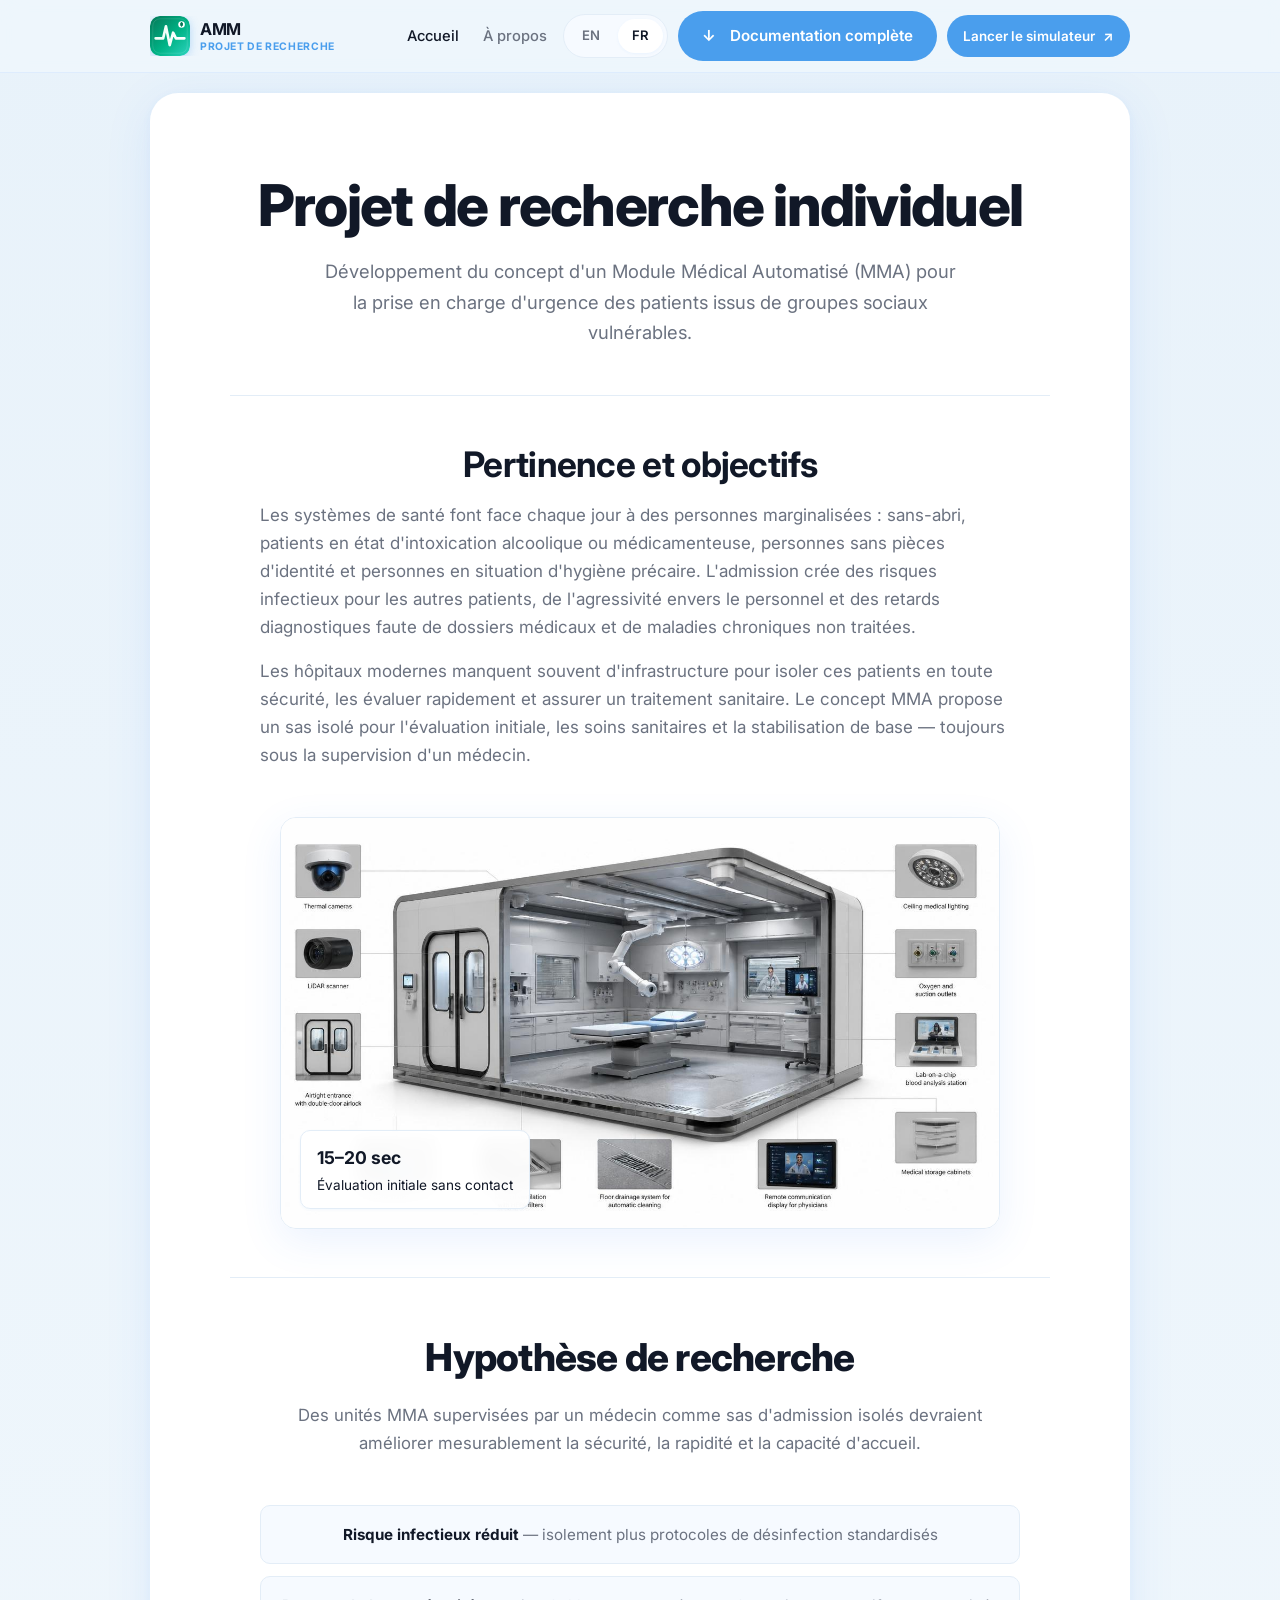
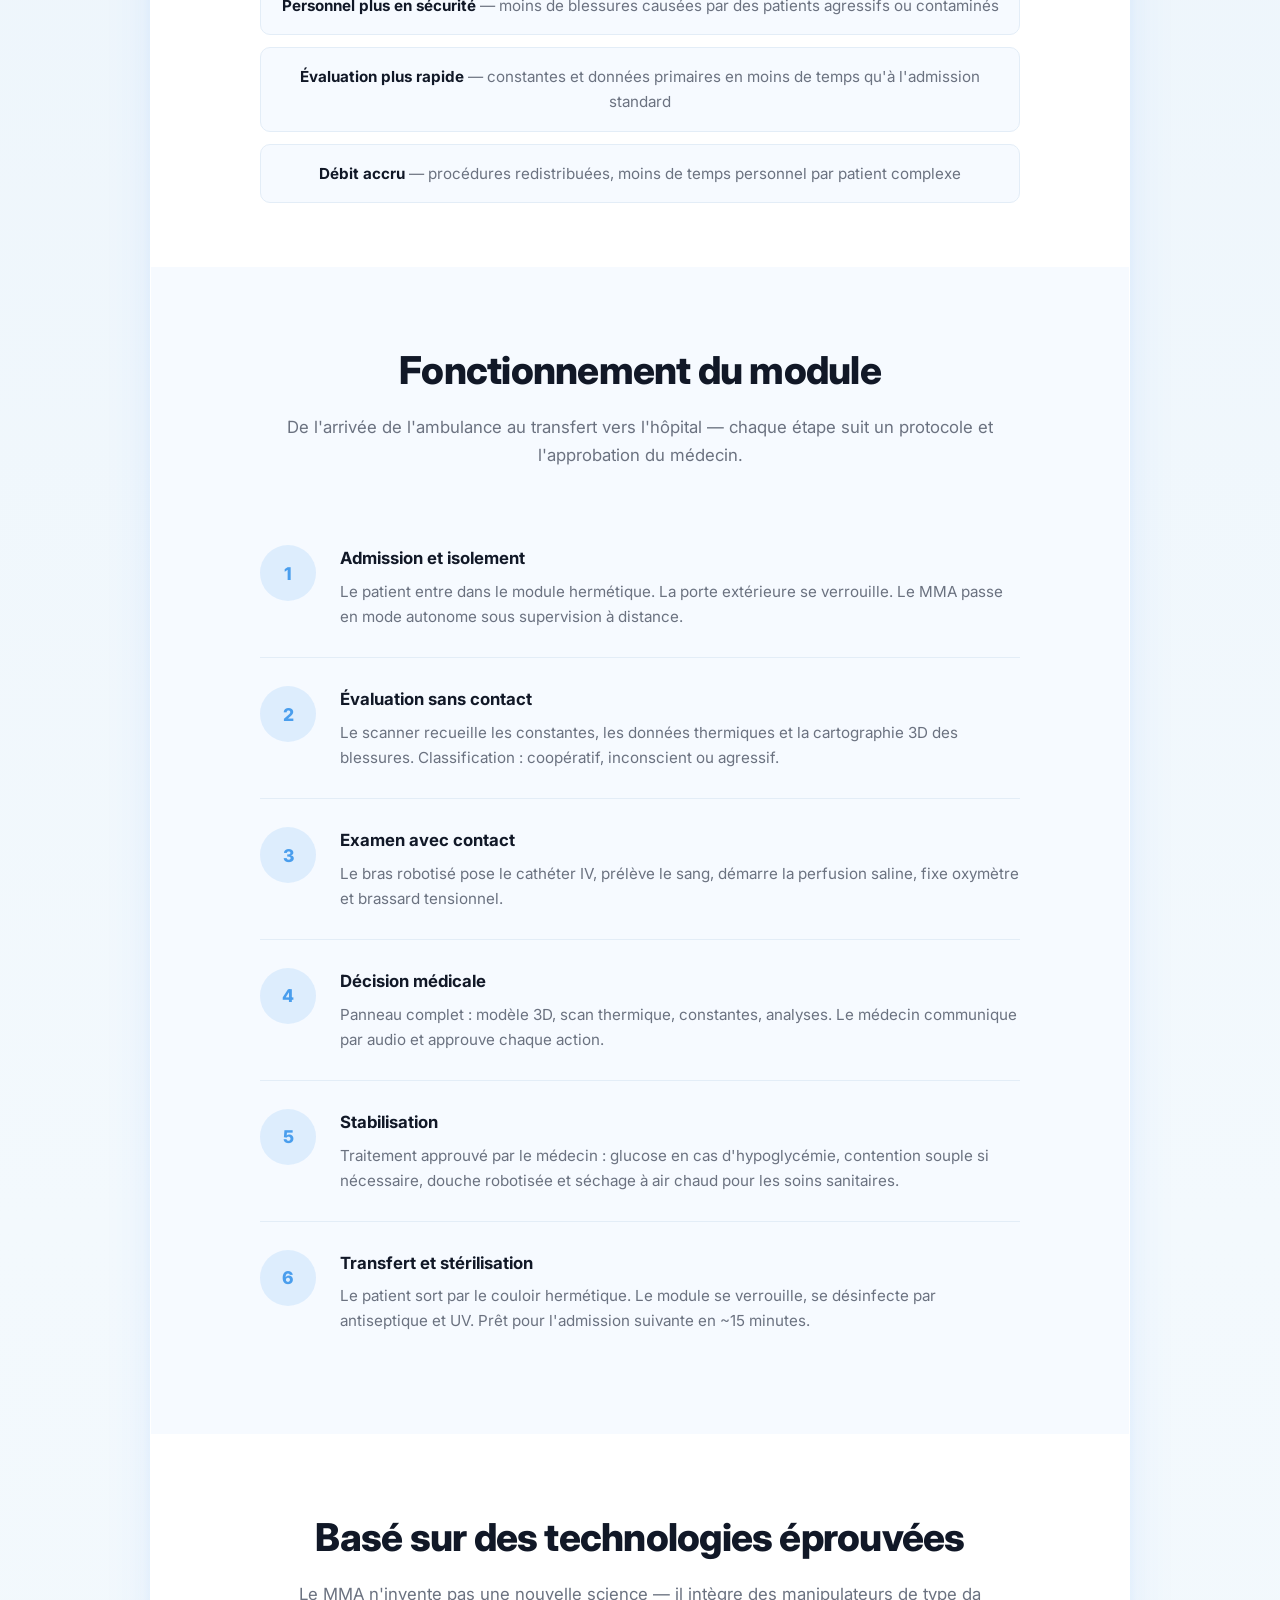
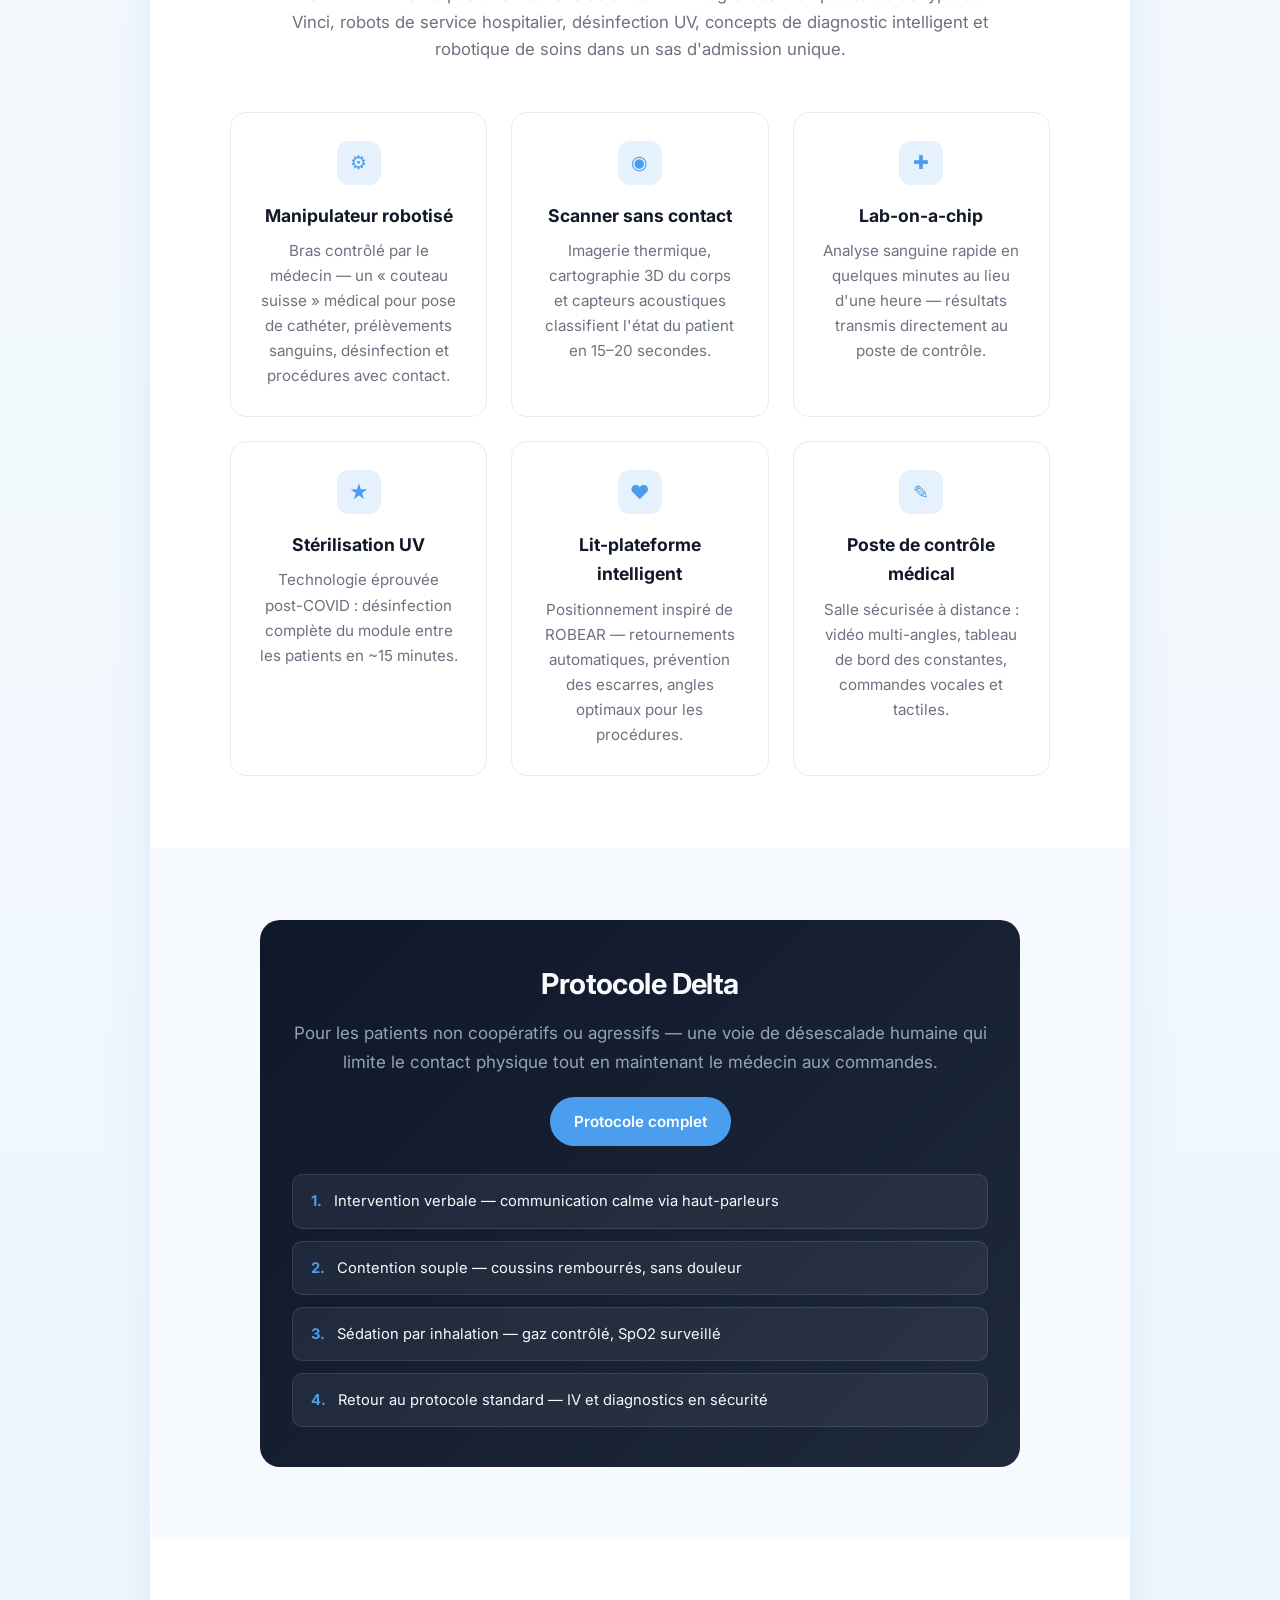
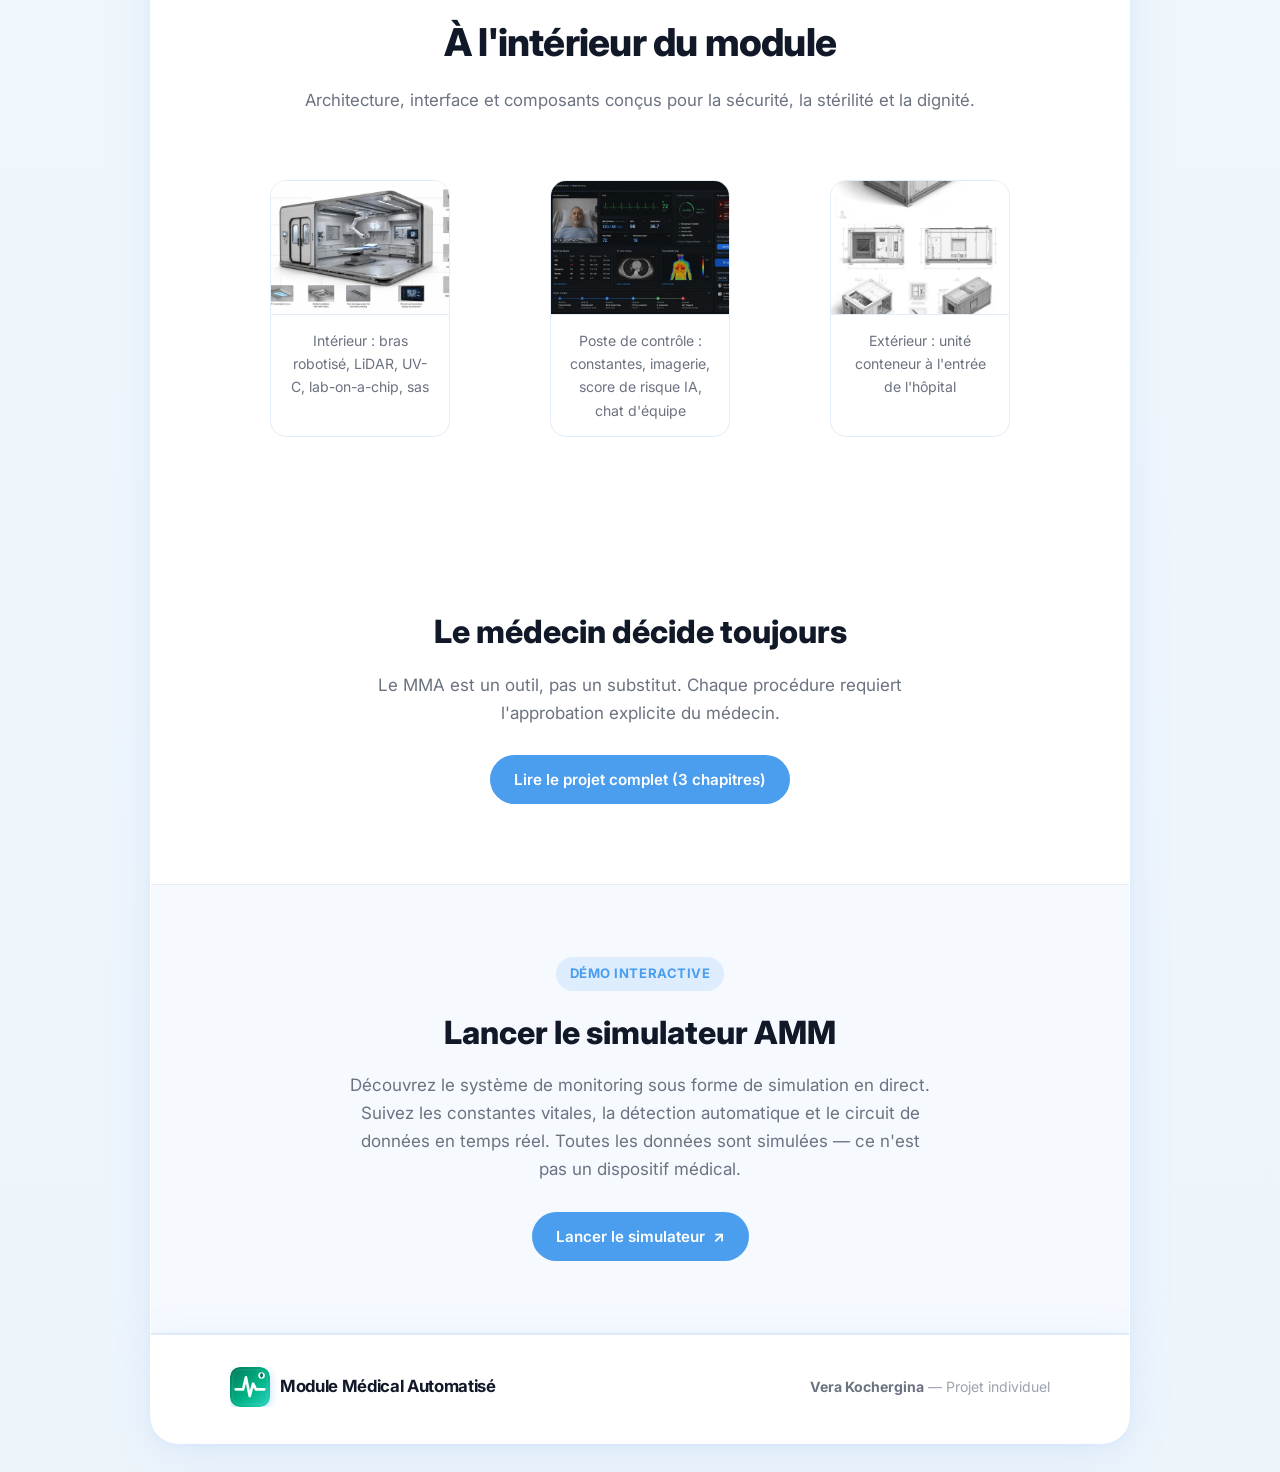
==== commit b66ed753: "Align multilingual site content and simplify simulator dashboard UI. Restructure EN/FR/RU pages with" ====
--- a/fr/index.html
+++ b/fr/index.html
@@ -32,7 +32,7 @@
           <a href="#" data-lang="ru" class="lang-hidden">RU</a>
         </div>
         <a href="#" class="btn btn-primary btn-spec" data-spec-download>
-          <span class="long-label">Spécification complète</span><span class="short-label">Spec</span>
+          <span class="long-label">Documentation complète</span><span class="short-label">Doc</span>
         </a>
         <a href="http://127.0.0.1:5001/" data-simulator class="btn btn-primary btn-sim" target="_blank" rel="noopener noreferrer">
           <span class="sim-long">Lancer le simulateur</span><span class="sim-short">Simulateur</span>
@@ -44,64 +44,89 @@
 
   <main>
     <section class="hero">
-      <div class="container hero-grid">
-        <div>
-          <span class="eyebrow">Concept d'innovation médicale</span>
-          <h1>Une admission sûre pour les patients qui en ont le plus besoin</h1>
-          <p class="hero-lead">
-            Le MMA est un sas isolé, supervisé par un médecin, à l'entrée de l'hôpital — conçu pour l'évaluation rapide, le traitement sanitaire et la stabilisation des patients issus de groupes sociaux vulnérables : sans-abri, patients intoxiqués, personnes sans pièces d'identité et personnes en situation d'hygiène précaire.
-          </p>
-          <div class="hero-actions">
-            <a href="about.html" class="btn btn-primary">Découvrir le concept</a>
-            <a href="#fonctionnement" class="btn btn-secondary">Fonctionnement</a>
-          </div>
-        </div>
+      <div class="container">
+        <div class="hero-intro">
+          <h1 class="hero-project-title">Projet de recherche individuel</h1>
+          <p class="hero-lead">Développement du concept d'un Module Médical Automatisé (MMA) pour la prise en charge d'urgence des patients issus de groupes sociaux vulnérables.</p>
+        </div>
+
+        <div class="hero-topic">
+          <h2>Pertinence et objectifs</h2>
+          <p>Les systèmes de santé font face chaque jour à des personnes marginalisées : sans-abri, patients en état d'intoxication alcoolique ou médicamenteuse, personnes sans pièces d'identité et personnes en situation d'hygiène précaire. L'admission crée des risques infectieux pour les autres patients, de l'agressivité envers le personnel et des retards diagnostiques faute de dossiers médicaux et de maladies chroniques non traitées.</p>
+          <p>Les hôpitaux modernes manquent souvent d'infrastructure pour isoler ces patients en toute sécurité, les évaluer rapidement et assurer un traitement sanitaire. Le concept MMA propose un sas isolé pour l'évaluation initiale, les soins sanitaires et la stabilisation de base — toujours sous la supervision d'un médecin.</p>
+        </div>
+
         <div class="hero-visual">
-          <img src="../assets/images/exterior.jpg" alt="Vue extérieure du Module Médical Automatisé">
+          <img src="../assets/images/interior.jpg" alt="Coupe intérieure du module avec bras robotisé et capteurs">
           <div class="hero-badge">
             <strong>15–20 sec</strong>
             Évaluation initiale sans contact
           </div>
         </div>
-      </div>
-    </section>
-
-    <section class="section section-soft">
-      <div class="container">
-        <div class="section-header center">
-          <h2>Pourquoi c'est important</h2>
-          <p>Des dizaines de milliers de sans-abri en Russie recourent aux soins pour blessures, gelures, intoxications et maladies chroniques non traitées — pourtant les hôpitaux manquent d'infrastructure d'admission sécurisée. Trois obstacles se cumulent :</p>
-        </div>
-        <div class="barrier-grid">
-          <article class="barrier-card">
-            <h3>Épidémiologique</h3>
-            <p>Tuberculose, hépatite, VIH, maladies cutanées et parasitaires mettent en danger les patients immunodéprimés en salles communes.</p>
-          </article>
-          <article class="barrier-card">
-            <h3>Comportemental</h3>
-            <p>L'agressivité liée à l'intoxication expose le personnel soignant — souvent non protégé — au risque de blessures et d'épuisement.</p>
-          </article>
-          <article class="barrier-card">
-            <h3>Social et hygiénique</h3>
-            <p>Pas de documents, pas d'antécédents médicaux, contamination sévère bloquant l'examen et l'accès veineux.</p>
-          </article>
-        </div>
-        <div class="stats-row">
-          <div class="stat-card">
-            <strong>3</strong>
-            <span>Obstacles : épidémiologique, comportemental, hygiénique</span>
-          </div>
-          <div class="stat-card">
-            <strong>5–7</strong>
-            <span>Minutes avant la première décision médicale</span>
-          </div>
-          <div class="stat-card">
-            <strong>24/7</strong>
-            <span>Admission standardisée en permanence</span>
-          </div>
-          <div class="stat-card">
-            <strong>100%</strong>
-            <span>Autorité du médecin sur chaque action</span>
+
+        <div class="hero-hypothesis">
+          <div class="section-header center">
+            <h2>Hypothèse de recherche</h2>
+            <p>Des unités MMA supervisées par un médecin comme sas d'admission isolés devraient améliorer mesurablement la sécurité, la rapidité et la capacité d'accueil.</p>
+          </div>
+          <div class="hypothesis-list">
+            <div class="hypothesis-item"><strong>Risque infectieux réduit</strong> — isolement plus protocoles de désinfection standardisés</div>
+            <div class="hypothesis-item"><strong>Personnel plus en sécurité</strong> — moins de blessures causées par des patients agressifs ou contaminés</div>
+            <div class="hypothesis-item"><strong>Évaluation plus rapide</strong> — constantes et données primaires en moins de temps qu'à l'admission standard</div>
+            <div class="hypothesis-item"><strong>Débit accru</strong> — procédures redistribuées, moins de temps personnel par patient complexe</div>
+          </div>
+        </div>
+      </div>
+    </section>
+
+    <section class="section section-soft" id="fonctionnement">
+      <div class="container">
+        <div class="section-header">
+          <h2>Fonctionnement du module</h2>
+          <p>De l'arrivée de l'ambulance au transfert vers l'hôpital — chaque étape suit un protocole et l'approbation du médecin.</p>
+        </div>
+        <div class="steps">
+          <div class="step">
+            <div class="step-num">1</div>
+            <div>
+              <h3>Admission et isolement</h3>
+              <p>Le patient entre dans le module hermétique. La porte extérieure se verrouille. Le MMA passe en mode autonome sous supervision à distance.</p>
+            </div>
+          </div>
+          <div class="step">
+            <div class="step-num">2</div>
+            <div>
+              <h3>Évaluation sans contact</h3>
+              <p>Le scanner recueille les constantes, les données thermiques et la cartographie 3D des blessures. Classification : coopératif, inconscient ou agressif.</p>
+            </div>
+          </div>
+          <div class="step">
+            <div class="step-num">3</div>
+            <div>
+              <h3>Examen avec contact</h3>
+              <p>Le bras robotisé pose le cathéter IV, prélève le sang, démarre la perfusion saline, fixe oxymètre et brassard tensionnel.</p>
+            </div>
+          </div>
+          <div class="step">
+            <div class="step-num">4</div>
+            <div>
+              <h3>Décision médicale</h3>
+              <p>Panneau complet : modèle 3D, scan thermique, constantes, analyses. Le médecin communique par audio et approuve chaque action.</p>
+            </div>
+          </div>
+          <div class="step">
+            <div class="step-num">5</div>
+            <div>
+              <h3>Stabilisation</h3>
+              <p>Traitement approuvé par le médecin : glucose en cas d'hypoglycémie, contention souple si nécessaire, douche robotisée et séchage à air chaud pour les soins sanitaires.</p>
+            </div>
+          </div>
+          <div class="step">
+            <div class="step-num">6</div>
+            <div>
+              <h3>Transfert et stérilisation</h3>
+              <p>Le patient sort par le couloir hermétique. Le module se verrouille, se désinfecte par antiseptique et UV. Prêt pour l'admission suivante en ~15 minutes.</p>
+            </div>
           </div>
         </div>
       </div>
@@ -148,54 +173,19 @@
       </div>
     </section>
 
-    <section class="section section-soft" id="fonctionnement">
-      <div class="container">
-        <div class="section-header">
-          <h2>Fonctionnement du module</h2>
-          <p>De l'arrivée de l'ambulance au transfert vers l'hôpital — chaque étape suit un protocole et l'approbation du médecin.</p>
-        </div>
-        <div class="steps">
-          <div class="step">
-            <div class="step-num">1</div>
-            <div>
-              <h3>Admission et isolement</h3>
-              <p>Le patient entre dans le module hermétique. La porte extérieure se verrouille. Le MMA passe en mode autonome sous supervision à distance.</p>
-            </div>
-          </div>
-          <div class="step">
-            <div class="step-num">2</div>
-            <div>
-              <h3>Évaluation sans contact</h3>
-              <p>Le scanner recueille les constantes, les données thermiques et la cartographie 3D des blessures. Classification : coopératif, inconscient ou agressif.</p>
-            </div>
-          </div>
-          <div class="step">
-            <div class="step-num">3</div>
-            <div>
-              <h3>Examen avec contact</h3>
-              <p>Le bras robotisé pose le cathéter IV, prélève le sang, démarre la perfusion saline, fixe oxymètre et brassard tensionnel.</p>
-            </div>
-          </div>
-          <div class="step">
-            <div class="step-num">4</div>
-            <div>
-              <h3>Décision médicale</h3>
-              <p>Panneau complet : modèle 3D, scan thermique, constantes, analyses. Le médecin communique par audio et approuve chaque action.</p>
-            </div>
-          </div>
-          <div class="step">
-            <div class="step-num">5</div>
-            <div>
-              <h3>Stabilisation</h3>
-              <p>Traitement approuvé par le médecin : glucose en cas d'hypoglycémie, contention souple si nécessaire, douche robotisée et séchage à air chaud pour les soins sanitaires.</p>
-            </div>
-          </div>
-          <div class="step">
-            <div class="step-num">6</div>
-            <div>
-              <h3>Transfert et stérilisation</h3>
-              <p>Le patient sort par le couloir hermétique. Le module se verrouille, se désinfecte par antiseptique et UV. Prêt pour l'admission suivante en ~15 minutes.</p>
-            </div>
+    <section class="section section-soft">
+      <div class="container">
+        <div class="delta-banner">
+          <div>
+            <h2>Protocole Delta</h2>
+            <p>Pour les patients non coopératifs ou agressifs — une voie de désescalade humaine qui limite le contact physique tout en maintenant le médecin aux commandes.</p>
+            <a href="about.html#delta" class="btn btn-primary">Protocole complet</a>
+          </div>
+          <div class="delta-stages">
+            <div class="delta-stage"><strong>1.</strong> Intervention verbale — communication calme via haut-parleurs</div>
+            <div class="delta-stage"><strong>2.</strong> Contention souple — coussins rembourrés, sans douleur</div>
+            <div class="delta-stage"><strong>3.</strong> Sédation par inhalation — gaz contrôlé, SpO2 surveillé</div>
+            <div class="delta-stage"><strong>4.</strong> Retour au protocole standard — IV et diagnostics en sécurité</div>
           </div>
         </div>
       </div>
@@ -224,39 +214,6 @@
       </div>
     </section>
 
-    <section class="section">
-      <div class="container">
-        <div class="section-header center">
-          <h2>Hypothèse de recherche</h2>
-          <p>Des unités MMA supervisées par un médecin comme sas d'admission isolés devraient améliorer mesurablement la sécurité, la rapidité et la capacité d'accueil.</p>
-        </div>
-        <div class="hypothesis-list">
-          <div class="hypothesis-item"><strong>Évaluation plus rapide</strong> — constantes et données primaires en moins de temps qu'à l'admission standard</div>
-          <div class="hypothesis-item"><strong>Personnel plus en sécurité</strong> — moins de blessures causées par des patients agressifs ou contaminés</div>
-          <div class="hypothesis-item"><strong>Risque infectieux réduit</strong> — isolement plus protocoles de désinfection standardisés</div>
-          <div class="hypothesis-item"><strong>Débit accru</strong> — procédures redistribuées, moins de temps personnel par patient complexe</div>
-        </div>
-      </div>
-    </section>
-
-    <section class="section section-soft">
-      <div class="container">
-        <div class="delta-banner">
-          <div>
-            <h2>Protocole Delta</h2>
-            <p>Pour les patients non coopératifs ou agressifs — une voie de désescalade humaine qui limite le contact physique tout en maintenant le médecin aux commandes.</p>
-            <a href="about.html#delta" class="btn btn-primary">Protocole complet</a>
-          </div>
-          <div class="delta-stages">
-            <div class="delta-stage"><strong>1.</strong> Intervention verbale — communication calme via haut-parleurs</div>
-            <div class="delta-stage"><strong>2.</strong> Contention souple — coussins rembourrés, sans douleur</div>
-            <div class="delta-stage"><strong>3.</strong> Sédation par inhalation — gaz contrôlé, SpO2 surveillé</div>
-            <div class="delta-stage"><strong>4.</strong> Retour au protocole standard — IV et diagnostics en sécurité</div>
-          </div>
-        </div>
-      </div>
-    </section>
-
     <section class="cta-section">
       <div class="container">
         <h2>Le médecin décide toujours</h2>
@@ -281,7 +238,7 @@
         <span>Module Médical Automatisé</span>
       </div>
       <div class="footer-meta">
-        <strong>Vera Kochergina</strong> — <a href="https://www.lfmoscou.com/" target="_blank" rel="noopener">Lycée Français de Moscou</a>, 2026
+        <strong>Vera Kochergina</strong> — Projet individuel
       </div>
     </div>
   </footer>
--- a/assets/css/style.css
+++ b/assets/css/style.css
@@ -337,6 +337,82 @@
   margin-right: auto;
 }
 
+.hero-intro,
+.hero-topic,
+.hero-problem {
+  max-width: 820px;
+  margin-left: auto;
+  margin-right: auto;
+  text-align: center;
+}
+
+.hero-topic,
+.hero-problem {
+  margin-top: 48px;
+  padding-top: 48px;
+  border-top: 1px solid var(--border);
+}
+
+.hero-topic h2,
+.hero-problem h2 {
+  margin: 0 0 16px;
+  font-size: clamp(1.6rem, 3vw, 2.2rem);
+  line-height: 1.15;
+  letter-spacing: -0.02em;
+}
+
+.hero-problem h3 {
+  margin: 24px auto 8px;
+  max-width: 760px;
+  font-size: 1.1rem;
+  font-weight: 700;
+  text-align: left;
+}
+
+.hero-topic p,
+.hero-problem > p {
+  margin: 0 auto 16px;
+  max-width: 760px;
+  color: var(--text-secondary);
+  text-align: left;
+}
+
+.hero-topic .chapter-tag,
+.hero-problem .chapter-tag {
+  display: block;
+  margin-bottom: 12px;
+}
+
+.hero-problem .barrier-grid {
+  margin-top: 24px;
+  text-align: left;
+}
+
+.hero-hypothesis {
+  max-width: 820px;
+  margin: 48px auto 0;
+  padding-top: 48px;
+  border-top: 1px solid var(--border);
+  text-align: center;
+}
+
+.hero-hypothesis .hypothesis-list {
+  text-align: left;
+}
+
+.hero .hero-actions {
+  margin-top: 40px;
+}
+
+.hero-project-title {
+  margin: 0 0 16px;
+  font-size: clamp(1.15rem, 2.5vw, 1.45rem);
+  line-height: 1.35;
+  font-weight: 700;
+  color: var(--text);
+  letter-spacing: -0.01em;
+}
+
 .eyebrow {
   display: inline-block;
   margin-bottom: 16px;
@@ -376,6 +452,7 @@
   position: relative;
   width: 100%;
   max-width: 720px;
+  margin: 48px auto 0;
 }
 
 .hero-visual img {
